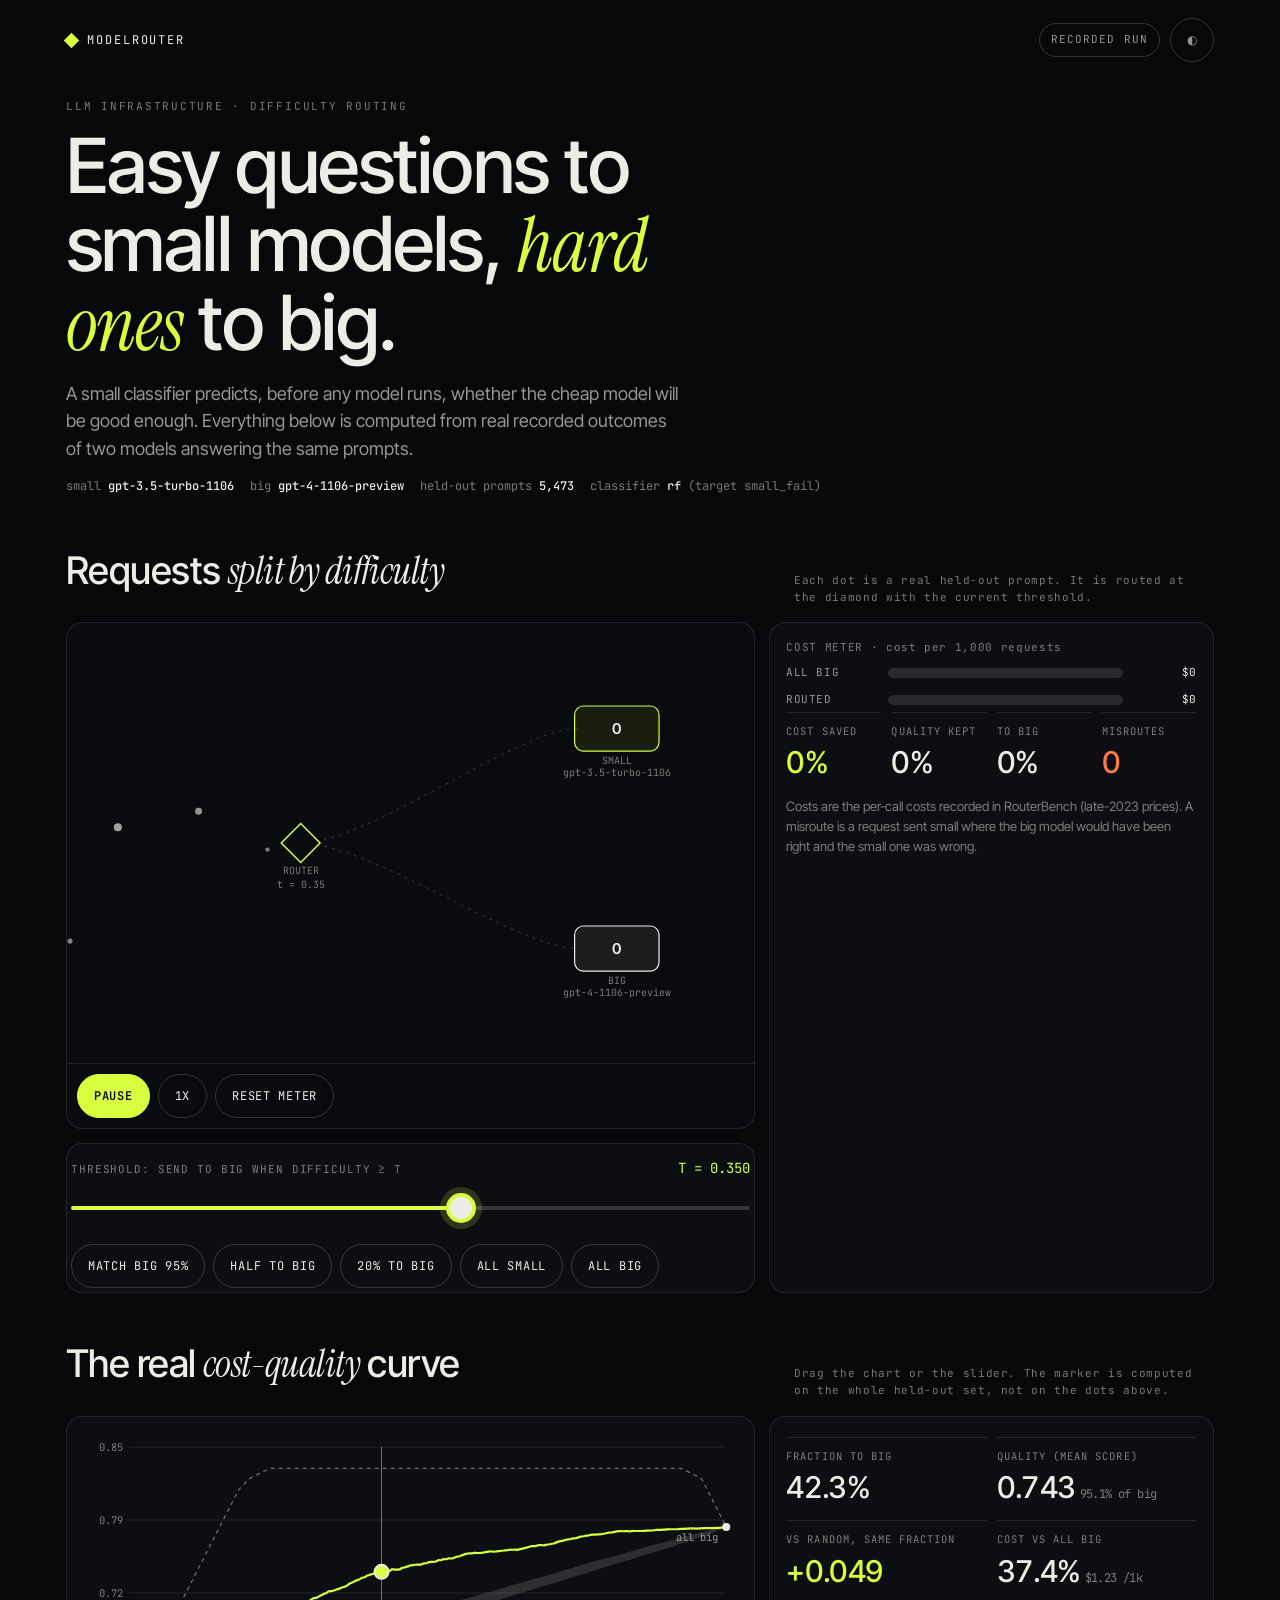
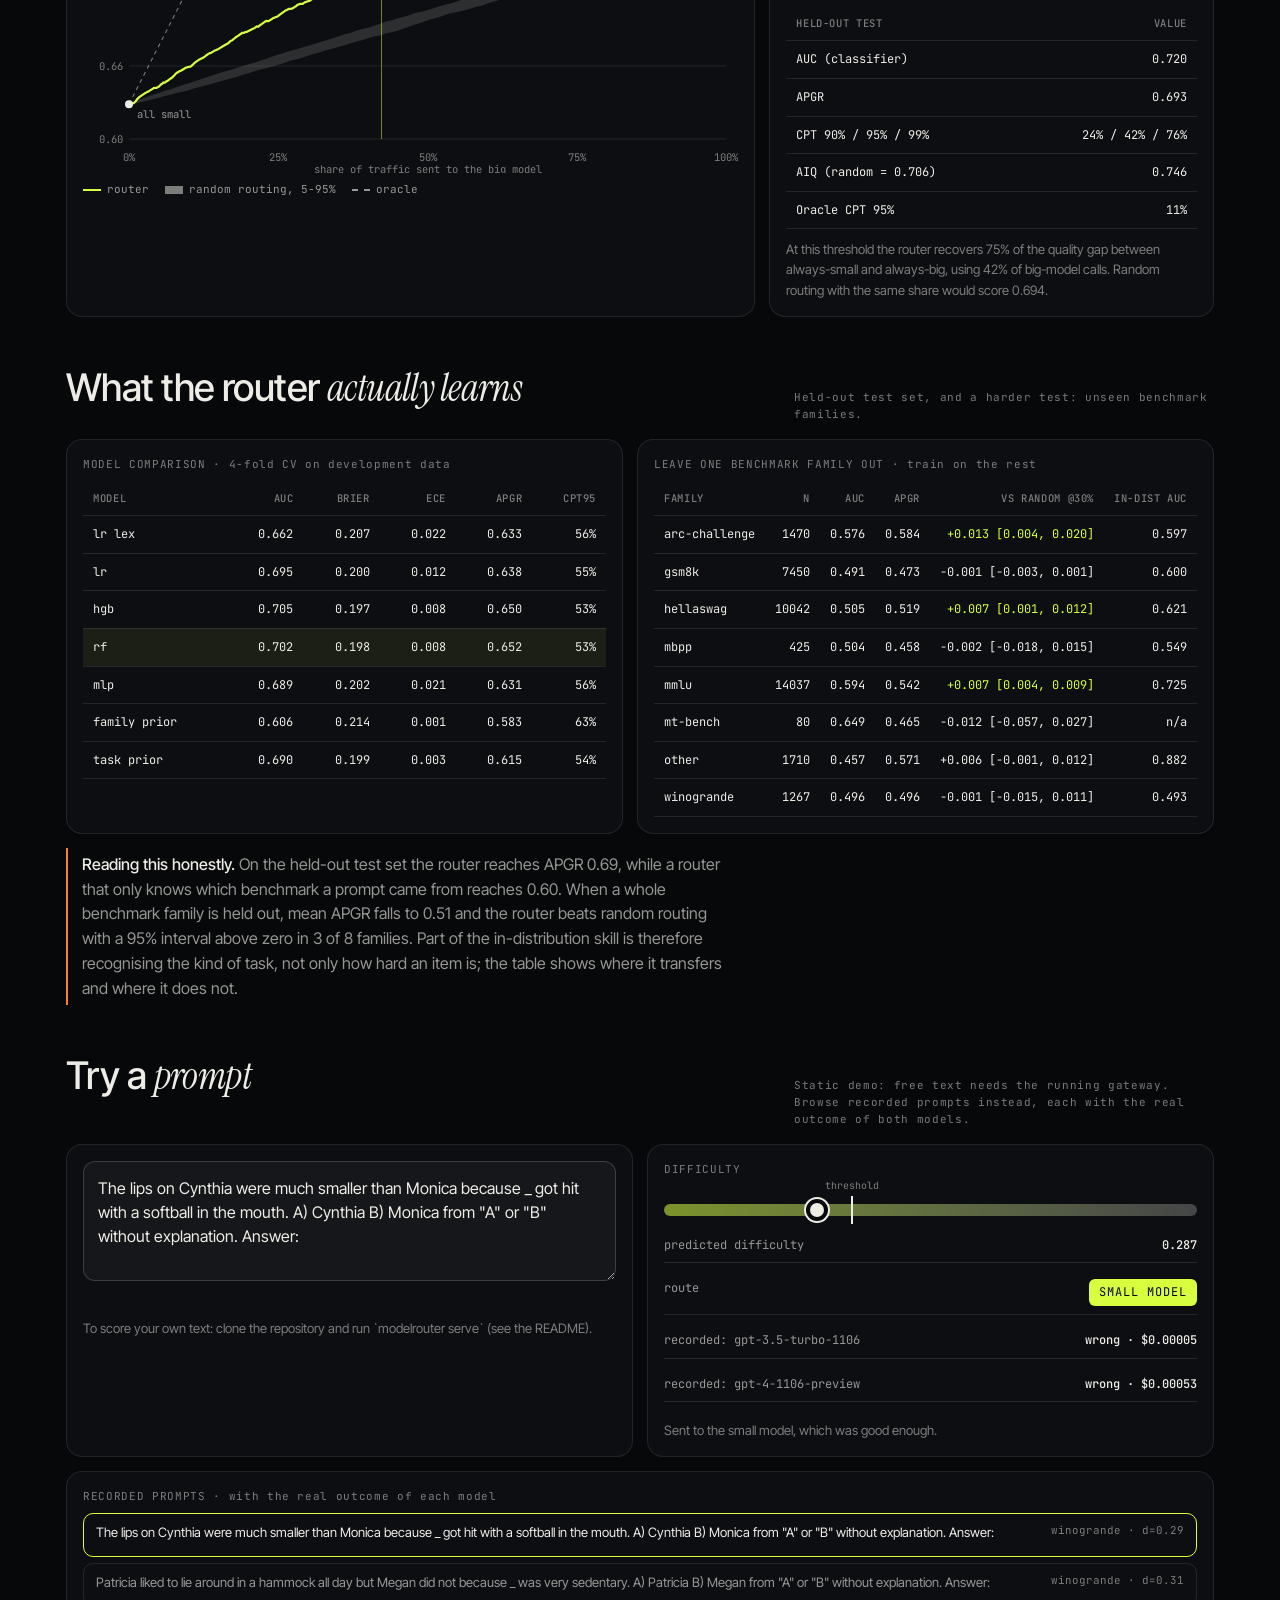
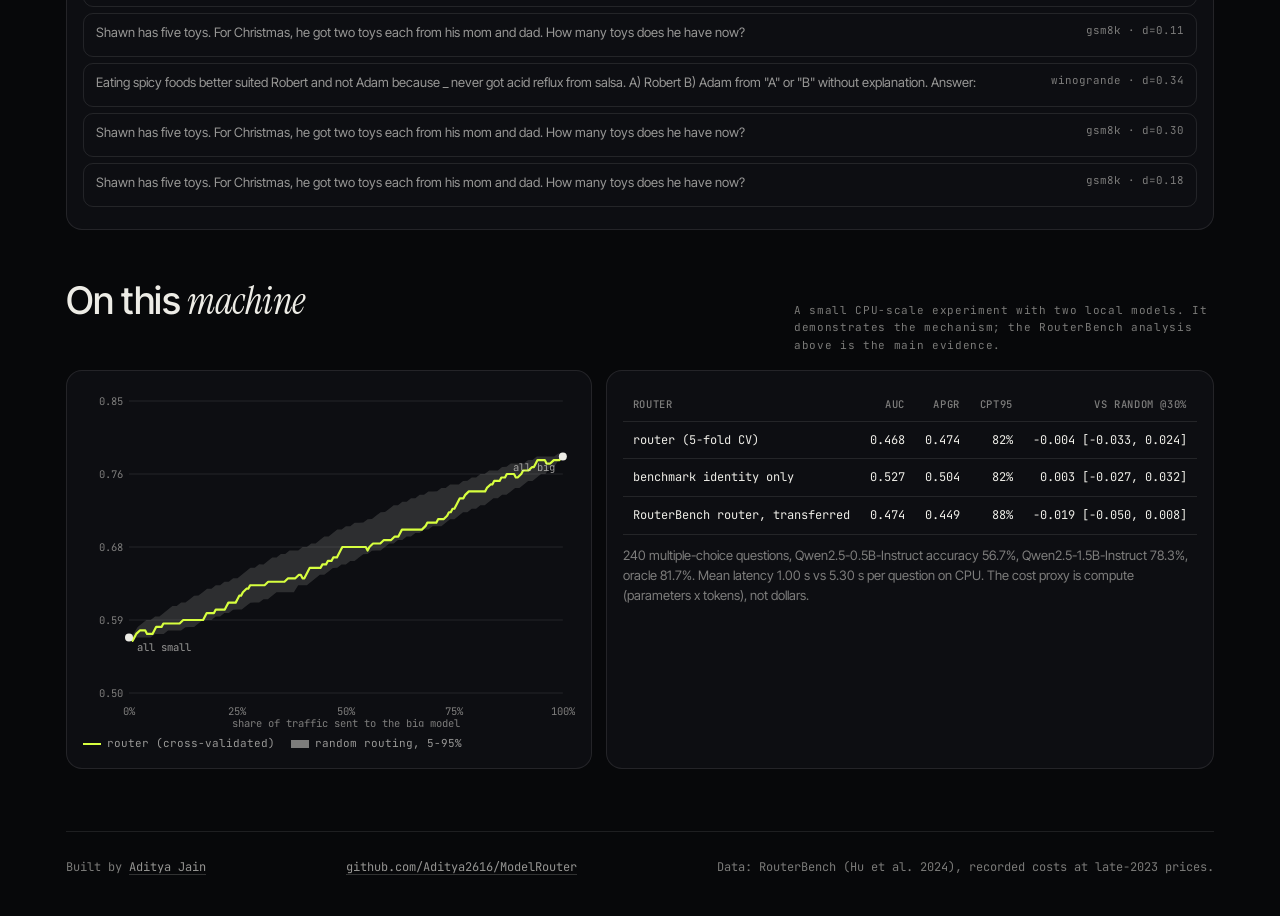
==== docs/index.html @ 1682dc29 "Move design notes under docs/notes, add static demo build and screenshots" ====
<!doctype html>
<html lang="en" data-theme="dark">
<head>
<meta charset="utf-8">
<meta name="viewport" content="width=device-width, initial-scale=1, viewport-fit=cover">
<title>ModelRouter</title>
<meta name="mr-mode" content="static">
<meta name="description" content="A difficulty classifier that sends easy requests to a small model and hard ones to a big model, with a real cost-quality curve.">
<link rel="icon" href="data:image/svg+xml,%3Csvg xmlns='http://www.w3.org/2000/svg' viewBox='0 0 32 32'%3E%3Crect width='32' height='32' rx='7' fill='%2307080a'/%3E%3Cpath d='M16 6l10 10-10 10L6 16z' fill='%23d7ff3f'/%3E%3C/svg%3E">
<link rel="preconnect" href="https://fonts.googleapis.com">
<link rel="preconnect" href="https://fonts.gstatic.com" crossorigin>
<link href="https://fonts.googleapis.com/css2?family=Inter+Tight:wght@400;500;600&family=Instrument+Serif:ital@1&family=JetBrains+Mono:wght@400;500;600&display=swap" rel="stylesheet">
<link rel="stylesheet" href="style.css">
</head>
<body>
<div class="wrap">
  <header class="top">
    <div class="brand"><i></i>ModelRouter</div>
    <div class="top-right">
      <span class="badge" id="mode-badge">loading</span>
      <button class="icon-btn" id="theme-btn" aria-label="Switch colour theme">◐</button>
    </div>
  </header>

  <div class="hero">
    <div class="eyebrow">LLM infrastructure · difficulty routing</div>
    <h1>Easy questions to small models, <em>hard ones</em> to big.</h1>
    <p class="lede">A small classifier predicts, before any model runs, whether the cheap model will be good enough. Everything below is computed from real recorded outcomes of two models answering the same prompts.</p>
    <div class="pairline" id="pairline"></div>
  </div>

  <section id="stream-sec">
    <div class="sec-head">
      <h2>Requests <em>split by difficulty</em></h2>
      <div class="sec-note" id="stream-note">Each dot is a real held-out prompt. It is routed at the diamond with the current threshold.</div>
    </div>
    <div class="grid2">
      <div>
        <div class="stage">
          <canvas id="stream" aria-label="Animation of requests being routed to the small or the big model"></canvas>
          <div class="stage-bar">
            <button class="btn primary" id="play-btn" aria-pressed="true">Pause</button>
            <button class="btn" id="speed-btn">1x</button>
            <button class="btn" id="reset-btn">Reset meter</button>
            <span class="spacer"></span>
            <span class="mono sec-note" id="stream-count"></span>
          </div>
        </div>
        <div class="slider-box panel" style="margin-top:14px">
          <div class="slider-label"><span>Threshold: send to big when difficulty &ge; t</span><output id="thr-out">0.50</output></div>
          <input id="thr" type="range" min="0" max="1000" value="500" aria-label="Routing threshold">
          <div class="presets">
            <button class="btn" data-preset="cpt95">Match big 95%</button>
            <button class="btn" data-preset="0.5">Half to big</button>
            <button class="btn" data-preset="0.2">20% to big</button>
            <button class="btn" data-preset="0">All small</button>
            <button class="btn" data-preset="1">All big</button>
          </div>
        </div>
      </div>
      <div class="panel">
        <div class="meter" aria-live="polite">
          <div class="sec-note" style="margin-bottom:-2px">COST METER · cost per 1,000 requests</div>
          <div class="bar-row"><span>All big</span><div class="bar ref"><i id="bar-big"></i></div><span class="bar-val" id="val-big">$0</span></div>
          <div class="bar-row"><span>Routed</span><div class="bar"><i id="bar-routed"></i></div><span class="bar-val" id="val-routed">$0</span></div>
        </div>
        <div class="stats">
          <div class="stat"><div class="k">Cost saved</div><div class="v lime" id="st-save">0%</div></div>
          <div class="stat"><div class="k">Quality kept</div><div class="v" id="st-qual">0%</div></div>
          <div class="stat"><div class="k">To big</div><div class="v" id="st-big">0%</div></div>
          <div class="stat"><div class="k">Misroutes</div><div class="v ember" id="st-miss">0</div></div>
        </div>
        <p class="note" id="meter-note">Costs are the per-call costs recorded in RouterBench (late-2023 prices). A misroute is a request sent small where the big model would have been right and the small one was wrong.</p>
      </div>
    </div>
  </section>

  <section id="curve-sec">
    <div class="sec-head">
      <h2>The real <em>cost-quality</em> curve</h2>
      <div class="sec-note">Drag the chart or the slider. The marker is computed on the whole held-out set, not on the dots above.</div>
    </div>
    <div class="grid2">
      <div class="panel">
        <div class="chart-wrap"><canvas id="curve" aria-label="Quality versus fraction of traffic sent to the big model"></canvas></div>
        <div class="legend">
          <span style="--c:var(--lime)">router</span>
          <span class="band" style="--c:var(--bone)">random routing, 5-95%</span>
          <span class="dash" style="--c:var(--mute)">oracle</span>
        </div>
      </div>
      <div class="panel">
        <div class="stats" style="grid-template-columns:1fr 1fr">
          <div class="stat"><div class="k">Fraction to big</div><div class="v" id="c-frac">-</div></div>
          <div class="stat"><div class="k">Quality (mean score)</div><div class="v" id="c-qual">-</div></div>
          <div class="stat"><div class="k">vs random, same fraction</div><div class="v lime" id="c-adv">-</div></div>
          <div class="stat"><div class="k">Cost vs all big</div><div class="v" id="c-cost">-</div></div>
        </div>
        <div class="tablewrap" style="margin-top:12px"><table id="metrics-table"></table></div>
        <p class="note" id="curve-note"></p>
      </div>
    </div>
  </section>

  <section id="honest-sec">
    <div class="sec-head">
      <h2>What the router <em>actually learns</em></h2>
      <div class="sec-note">Held-out test set, and a harder test: unseen benchmark families.</div>
    </div>
    <div class="grid2 even">
      <div class="panel"><div class="sec-note" style="margin-bottom:8px">MODEL COMPARISON · 4-fold CV on development data</div><div class="tablewrap"><table id="cv-table"></table></div></div>
      <div class="panel"><div class="sec-note" style="margin-bottom:8px">LEAVE ONE BENCHMARK FAMILY OUT · train on the rest</div><div class="tablewrap"><table id="lofo-table"></table></div></div>
    </div>
    <p class="finding" id="finding"></p>
  </section>

  <section id="play-sec">
    <div class="sec-head">
      <h2>Try a <em>prompt</em></h2>
      <div class="sec-note" id="play-note"></div>
    </div>
    <div class="grid2 even">
      <div class="panel">
        <textarea id="prompt" aria-label="Prompt to route" placeholder="Type a prompt, for example: What is the capital of France?"></textarea>
        <div class="chips" id="chips"></div>
        <div style="display:flex;gap:8px;flex-wrap:wrap">
          <button class="btn primary" id="score-btn">Score difficulty</button>
          <button class="btn" id="run-btn">Run through gateway</button>
        </div>
        <p class="note" id="play-help"></p>
      </div>
      <div class="panel" id="play-out" aria-live="polite">
        <div class="sec-note">DIFFICULTY</div>
        <div class="gauge" id="gauge"><span class="thr" id="gauge-thr"></span><span class="dot" id="gauge-dot"></span></div>
        <div class="route-out" id="route-out"><p class="note">Pick a prompt to see its predicted difficulty and where it would be routed.</p></div>
      </div>
    </div>
    <div class="panel" id="items-panel" style="margin-top:14px" hidden>
      <div class="sec-note" style="margin-bottom:8px">RECORDED PROMPTS · with the real outcome of each model</div>
      <div class="item-list" id="item-list"></div>
    </div>
  </section>

  <section id="live-sec">
    <div class="sec-head">
      <h2>On this <em>machine</em></h2>
      <div class="sec-note">A small CPU-scale experiment with two local models. It demonstrates the mechanism; the RouterBench analysis above is the main evidence.</div>
    </div>
    <div class="grid2 even">
      <div class="panel"><div class="chart-wrap"><canvas id="live-curve" aria-label="Local experiment: quality versus fraction to the larger local model"></canvas></div>
        <div class="legend"><span style="--c:var(--lime)">router (cross-validated)</span><span class="band" style="--c:var(--bone)">random routing, 5-95%</span></div></div>
      <div class="panel"><div class="tablewrap"><table id="live-table"></table></div><p class="note" id="live-note"></p></div>
    </div>
  </section>

  <footer>
    <span>Built by <a href="https://adityajain16.vercel.app">Aditya Jain</a></span>
    <span><a href="https://github.com/Aditya2616/ModelRouter">github.com/Aditya2616/ModelRouter</a></span>
    <span id="foot-data"></span>
  </footer>
</div>
<script type="module" src="app.js"></script>
</body>
</html>
---- docs/style.css ----
/* ModelRouter UI. Tokens follow the portfolio: void, bone, lime (one accent), ember (warnings only). */
:root {
  --void: #07080a;
  --panel: #0d0e12;
  --bone: #edece6;
  --mute: rgba(237, 236, 230, .62);
  --dim: rgba(237, 236, 230, .5);
  --line: rgba(237, 236, 230, .1);
  --line-2: rgba(237, 236, 230, .18);
  --lime: #d7ff3f;
  --ember: #ff7a3d;
  --on-lime: #07080a;
  --sans: "Inter Tight", system-ui, -apple-system, "Segoe UI", sans-serif;
  --serif: "Instrument Serif", Georgia, serif;
  --mono: "JetBrains Mono", ui-monospace, Consolas, monospace;
  --ease: cubic-bezier(.19, 1, .22, 1);
  --glass: rgba(18, 19, 25, .62);
  --canvas-bg: #0a0b0e;
  --gutter: 16px;
  color-scheme: dark;
}
:root[data-theme="light"] {
  --void: #f4f3ee; --panel: #fbfaf6; --bone: #14151a; --mute: rgba(20, 21, 26, .68); --dim: rgba(20, 21, 26, .55);
  --line: rgba(20, 21, 26, .12); --line-2: rgba(20, 21, 26, .22); --lime: #6a8a00; --ember: #c2410c; --on-lime: #f4f3ee;
  --glass: rgba(255, 255, 255, .7); --canvas-bg: #efeee8; color-scheme: light;
}
*, *::before, *::after { box-sizing: border-box; margin: 0; padding: 0; }
html { -webkit-text-size-adjust: 100%; text-size-adjust: 100%; background: var(--void); scroll-behavior: smooth; }
body { background: var(--void); color: var(--bone); font-family: var(--sans); font-size: 16px; line-height: 1.55;
  -webkit-font-smoothing: antialiased; overflow-x: hidden; }
a { color: inherit; } button { font: inherit; color: inherit; background: none; border: 0; cursor: pointer; -webkit-tap-highlight-color: transparent; }
:focus-visible { outline: 2px solid var(--lime); outline-offset: 3px; border-radius: 4px; }
.mono { font-family: var(--mono); } .serif { font-family: var(--serif); font-style: italic; font-weight: 400; }
.wrap { max-width: 1180px; margin: 0 auto; padding: 0 var(--gutter); }

/* header */
header.top { display: flex; align-items: center; justify-content: space-between; gap: 12px; padding: 18px 0 8px; }
.brand { font-family: var(--mono); font-size: 12px; letter-spacing: .16em; text-transform: uppercase; display: flex; align-items: center; gap: 10px; }
.brand i { width: 11px; height: 11px; background: var(--lime); transform: rotate(45deg); display: inline-block; }
.top-right { display: flex; align-items: center; gap: 10px; }
.badge { font-family: var(--mono); font-size: 11px; letter-spacing: .1em; text-transform: uppercase; padding: 7px 11px; border: 1px solid var(--line-2); border-radius: 999px; color: var(--mute); white-space: nowrap; }
.badge.live { color: var(--lime); border-color: color-mix(in srgb, var(--lime) 55%, transparent); }
.icon-btn { width: 44px; height: 44px; border: 1px solid var(--line-2); border-radius: 50%; display: grid; place-items: center; color: var(--mute); font-family: var(--mono); font-size: 12px; }

/* hero */
.hero { padding: 28px 0 10px; }
.eyebrow { font-family: var(--mono); font-size: 11px; letter-spacing: .16em; text-transform: uppercase; color: var(--dim); }
h1 { font-family: var(--sans); font-weight: 500; letter-spacing: -.02em; font-size: clamp(34px, 7.4vw, 76px); line-height: 1.02; margin: 12px 0 16px; max-width: 14ch; }
h1 em { font-family: var(--serif); font-style: italic; font-weight: 400; color: var(--lime); letter-spacing: -.01em; }
.lede { color: var(--mute); max-width: 62ch; font-size: clamp(15px, 2.1vw, 18px); }
.pairline { margin-top: 14px; font-family: var(--mono); font-size: 12px; color: var(--dim); display: flex; flex-wrap: wrap; gap: 6px 16px; }
.pairline b { color: var(--bone); font-weight: 500; }

/* sections */
section { padding: 44px 0 6px; }
.sec-head { display: flex; align-items: baseline; justify-content: space-between; gap: 12px; flex-wrap: wrap; margin-bottom: 16px; }
h2 { font-weight: 500; letter-spacing: -.015em; font-size: clamp(24px, 4.4vw, 38px); line-height: 1.1; }
h2 em { font-family: var(--serif); font-style: italic; font-weight: 400; }
.sec-note { color: var(--dim); font-family: var(--mono); font-size: 11px; letter-spacing: .06em; max-width: 60ch; }
.panel { background: var(--glass); border: 1px solid var(--line); border-radius: 16px; padding: 16px; }
.grid2 { display: grid; gap: 14px; grid-template-columns: 1fr; }
@media (min-width: 900px) { .grid2 { grid-template-columns: 1.55fr 1fr; } .grid2.even { grid-template-columns: 1fr 1fr; } }

/* stream */
.stage { position: relative; border: 1px solid var(--line); border-radius: 16px; background: var(--canvas-bg); overflow: hidden; }
.stage canvas { display: block; width: 100%; height: clamp(300px, 52vw, 440px); touch-action: pan-y; }
.stage-bar { display: flex; flex-wrap: wrap; align-items: center; gap: 8px; padding: 10px; border-top: 1px solid var(--line); }
.btn { min-height: 44px; min-width: 44px; padding: 0 16px; border: 1px solid var(--line-2); border-radius: 999px; font-family: var(--mono); font-size: 12px; letter-spacing: .06em; text-transform: uppercase; color: var(--bone); transition: background .2s var(--ease), border-color .2s var(--ease); }
.btn:hover { border-color: var(--lime); }
.btn.primary { background: var(--lime); color: var(--on-lime); border-color: var(--lime); font-weight: 600; }
.btn[aria-pressed="true"] { border-color: var(--lime); color: var(--lime); }
.btn.primary[aria-pressed="true"] { color: var(--on-lime); }
.btn:disabled { opacity: .45; cursor: not-allowed; }
.spacer { flex: 1; }

/* meter */
.meter { display: grid; gap: 10px; }
.bar-row { display: grid; grid-template-columns: 92px 1fr auto; gap: 10px; align-items: center; font-family: var(--mono); font-size: 11px; letter-spacing: .05em; color: var(--mute); text-transform: uppercase; }
.bar { height: 10px; background: color-mix(in srgb, var(--bone) 12%, transparent); border-radius: 6px; overflow: hidden; }
.bar > i { display: block; height: 100%; width: 0; background: var(--lime); border-radius: 6px; transform-origin: left; transition: width .35s var(--ease); }
.bar.ref > i { background: color-mix(in srgb, var(--bone) 70%, transparent); }
.bar-val { color: var(--bone); min-width: 64px; text-align: right; }
.stats { display: grid; grid-template-columns: repeat(2, 1fr); gap: 10px; margin-top: 4px; }
@media (min-width: 560px) { .stats { grid-template-columns: repeat(4, 1fr); } }
.stat { border-top: 1px solid var(--line); padding-top: 10px; }
.stat .k { font-family: var(--mono); font-size: 10.5px; letter-spacing: .1em; text-transform: uppercase; color: var(--dim); }
.stat .v { font-size: clamp(22px, 5vw, 30px); font-weight: 500; letter-spacing: -.02em; font-variant-numeric: tabular-nums; }
.stat .v small { font-family: var(--mono); font-size: 12px; color: var(--dim); font-weight: 400; margin-left: 4px; }
.stat .v.lime { color: var(--lime); }
.stat .v.ember { color: var(--ember); }

/* slider */
.slider-box { padding: 14px 4px 4px; }
.slider-label { display: flex; justify-content: space-between; align-items: baseline; gap: 10px; font-family: var(--mono); font-size: 11px; letter-spacing: .08em; text-transform: uppercase; color: var(--dim); margin-bottom: 4px; }
.slider-label output { color: var(--lime); font-size: 14px; letter-spacing: 0; }
input[type=range] { -webkit-appearance: none; appearance: none; width: 100%; height: 48px; background: transparent; touch-action: pan-y; cursor: pointer; }
input[type=range]::-webkit-slider-runnable-track { height: 4px; background: linear-gradient(90deg, var(--lime) var(--fill, 50%), var(--line-2) var(--fill, 50%)); border-radius: 4px; }
input[type=range]::-moz-range-track { height: 4px; background: var(--line-2); border-radius: 4px; }
input[type=range]::-moz-range-progress { height: 4px; background: var(--lime); border-radius: 4px; }
input[type=range]::-webkit-slider-thumb { -webkit-appearance: none; width: 30px; height: 30px; margin-top: -13px; border-radius: 50%; background: var(--bone); border: 4px solid var(--lime); box-shadow: 0 0 0 6px color-mix(in srgb, var(--lime) 16%, transparent); }
input[type=range]::-moz-range-thumb { width: 22px; height: 22px; border-radius: 50%; background: var(--bone); border: 4px solid var(--lime); }
.presets { display: flex; flex-wrap: wrap; gap: 8px; margin-top: 6px; }
.chart-wrap { position: relative; }
.chart-wrap canvas { display: block; width: 100%; height: clamp(240px, 46vw, 340px); touch-action: pan-y; cursor: ew-resize; }
.legend { display: flex; flex-wrap: wrap; gap: 6px 16px; font-family: var(--mono); font-size: 11px; color: var(--mute); margin-top: 8px; }
.legend span::before { content: ""; display: inline-block; width: 18px; height: 0; border-top: 2px solid var(--c, var(--bone)); margin-right: 6px; vertical-align: middle; }
.legend .dash::before { border-top-style: dashed; }
.legend .band::before { height: 8px; border: 0; background: var(--c); opacity: .5; }

/* tables */
.tablewrap { overflow-x: auto; -webkit-overflow-scrolling: touch; }
table { border-collapse: collapse; width: 100%; font-family: var(--mono); font-size: 12px; }
th, td { text-align: right; padding: 9px 10px; border-bottom: 1px solid var(--line); white-space: nowrap; }
th:first-child, td:first-child { text-align: left; }
th { color: var(--dim); font-weight: 500; letter-spacing: .06em; text-transform: uppercase; font-size: 10.5px; }
td.good { color: var(--lime); } td.bad { color: var(--ember); }
tr.sel td { color: var(--bone); background: color-mix(in srgb, var(--lime) 7%, transparent); }
.finding { border-left: 2px solid var(--ember); padding: 4px 0 4px 14px; color: var(--mute); max-width: 74ch; margin: 14px 0 0; }
.finding b { color: var(--bone); font-weight: 500; }

/* playground */
textarea { width: 100%; min-height: 120px; resize: vertical; background: color-mix(in srgb, var(--bone) 4%, transparent); color: var(--bone); border: 1px solid var(--line-2); border-radius: 12px; padding: 14px; font: 16px/1.5 var(--sans); }
textarea:focus { outline: none; border-color: var(--lime); }
.chips { display: flex; flex-wrap: wrap; gap: 8px; margin: 10px 0; }
.chip { min-height: 44px; padding: 8px 14px; border: 1px solid var(--line-2); border-radius: 999px; font-size: 14px; color: var(--mute); text-align: left; }
.chip:hover { border-color: var(--lime); color: var(--bone); }
.gauge { position: relative; height: 12px; border-radius: 8px; background: linear-gradient(90deg, color-mix(in srgb, var(--lime) 55%, transparent), color-mix(in srgb, var(--bone) 25%, transparent)); margin: 26px 0 8px; }
.gauge .thr { position: absolute; top: -8px; bottom: -8px; width: 2px; background: var(--bone); }
.gauge .thr::after { content: "threshold"; position: absolute; top: -17px; left: 50%; transform: translateX(-50%); font: 10px var(--mono); color: var(--dim); }
.gauge .dot { position: absolute; top: 50%; width: 22px; height: 22px; margin: -11px 0 0 -11px; border-radius: 50%; background: var(--bone); border: 4px solid var(--void); box-shadow: 0 0 0 2px var(--bone); transition: left .6s var(--ease); left: 0; }
.route-out { display: grid; gap: 8px; margin-top: 12px; }
.route-line { display: flex; justify-content: space-between; gap: 12px; flex-wrap: wrap; font-family: var(--mono); font-size: 12px; color: var(--mute); border-bottom: 1px solid var(--line); padding: 8px 0; }
.route-line b { color: var(--bone); font-weight: 500; }
.tier-tag { display: inline-block; padding: 4px 10px; border-radius: 6px; font-family: var(--mono); font-size: 12px; letter-spacing: .08em; text-transform: uppercase; }
.tier-tag.small { background: var(--lime); color: var(--on-lime); } .tier-tag.big { background: var(--bone); color: var(--void); }
.answer { white-space: pre-wrap; background: color-mix(in srgb, var(--bone) 5%, transparent); border-radius: 10px; padding: 12px; font-size: 14px; margin-top: 8px; }
.note { color: var(--dim); font-size: 13px; margin-top: 10px; }
.note.ember { color: var(--ember); }
.item-list { max-height: 300px; overflow: auto; display: grid; gap: 6px; }
.item { display: grid; grid-template-columns: 1fr auto; gap: 10px; text-align: left; min-height: 44px; padding: 8px 12px; border: 1px solid var(--line); border-radius: 10px; font-size: 13px; color: var(--mute); }
.item small { font-family: var(--mono); color: var(--dim); }
.item:hover, .item[aria-pressed="true"] { border-color: var(--lime); color: var(--bone); }

footer { margin-top: 56px; padding: 26px 0 40px; border-top: 1px solid var(--line); font-family: var(--mono); font-size: 12px; color: var(--dim); display: flex; flex-wrap: wrap; gap: 8px 22px; justify-content: space-between; }
footer a { color: var(--mute); text-decoration: underline; text-decoration-color: var(--line-2); text-underline-offset: 3px; }
.sr { position: absolute; width: 1px; height: 1px; overflow: hidden; clip: rect(0 0 0 0); }
@media (prefers-reduced-motion: reduce) { * { transition: none !important; scroll-behavior: auto !important; } }
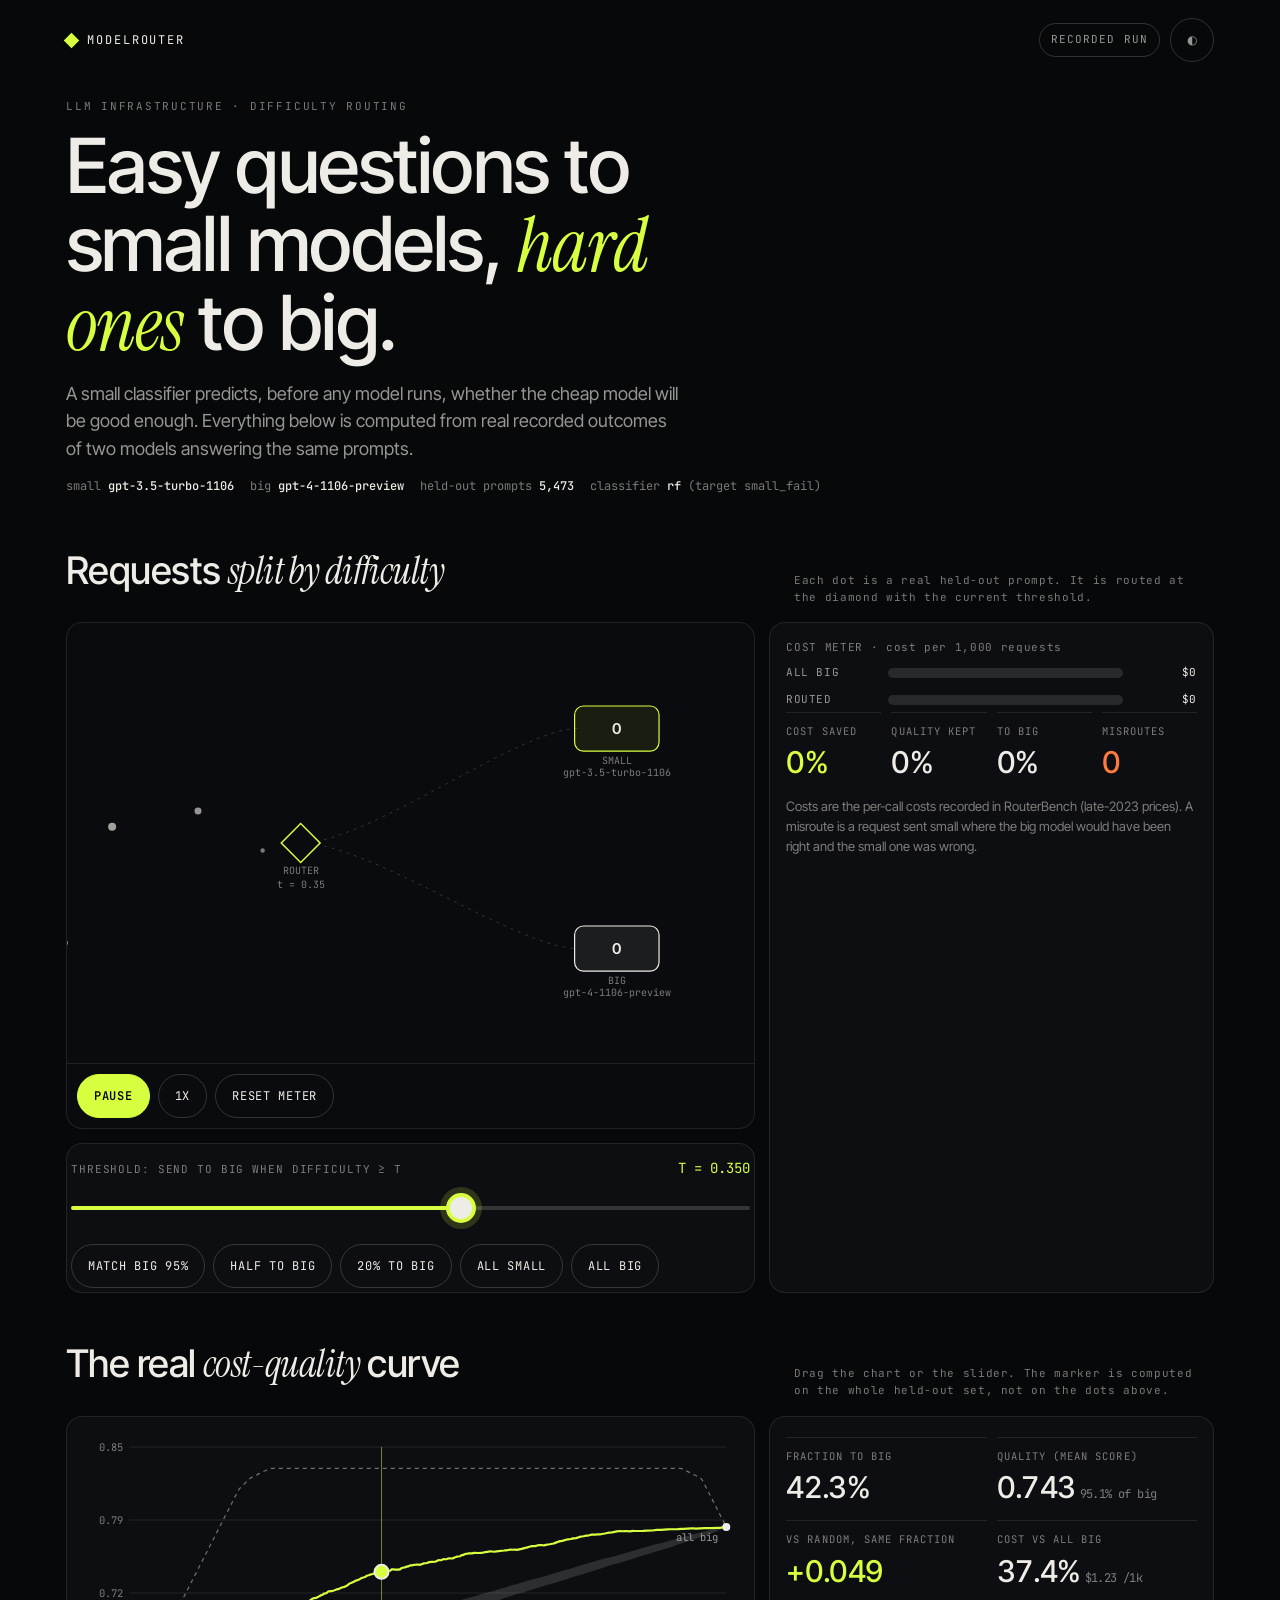
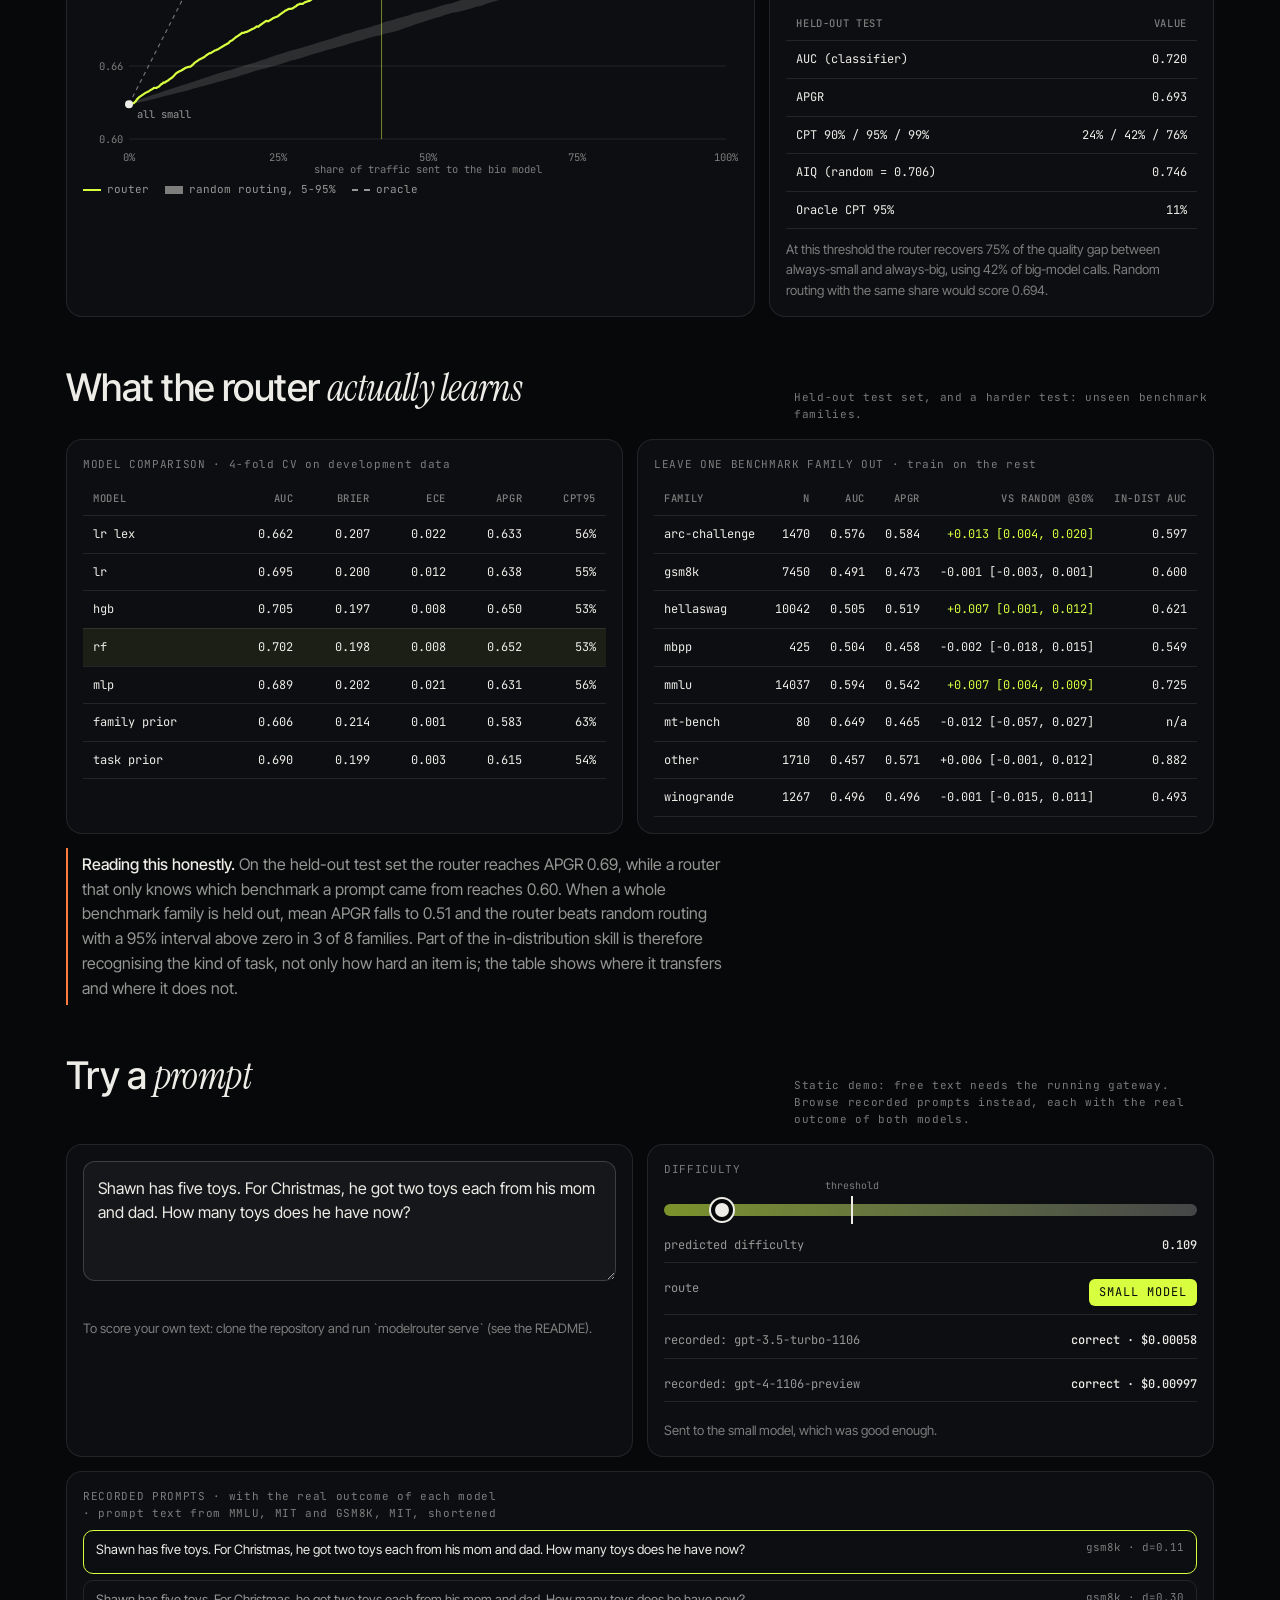
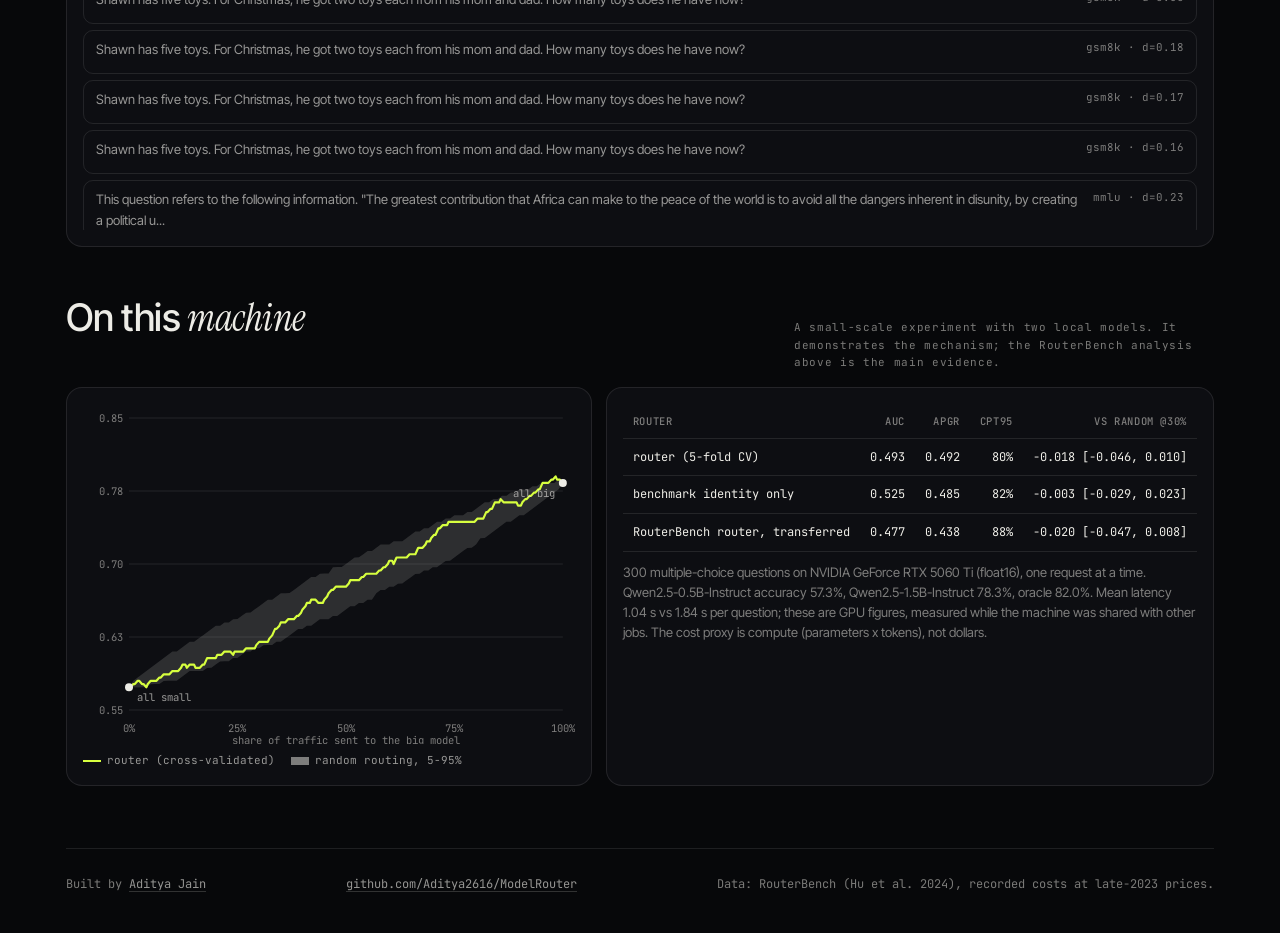
==== commit fe72d281: "Run the live experiment on the GPU at 300 questions, add the numbers check, remove built-in vendor m" ====
--- a/docs/index.html
+++ b/docs/index.html
@@ -144,7 +144,7 @@
   <section id="live-sec">
     <div class="sec-head">
       <h2>On this <em>machine</em></h2>
-      <div class="sec-note">A small CPU-scale experiment with two local models. It demonstrates the mechanism; the RouterBench analysis above is the main evidence.</div>
+      <div class="sec-note">A small-scale experiment with two local models. It demonstrates the mechanism; the RouterBench analysis above is the main evidence.</div>
     </div>
     <div class="grid2 even">
       <div class="panel"><div class="chart-wrap"><canvas id="live-curve" aria-label="Local experiment: quality versus fraction to the larger local model"></canvas></div>
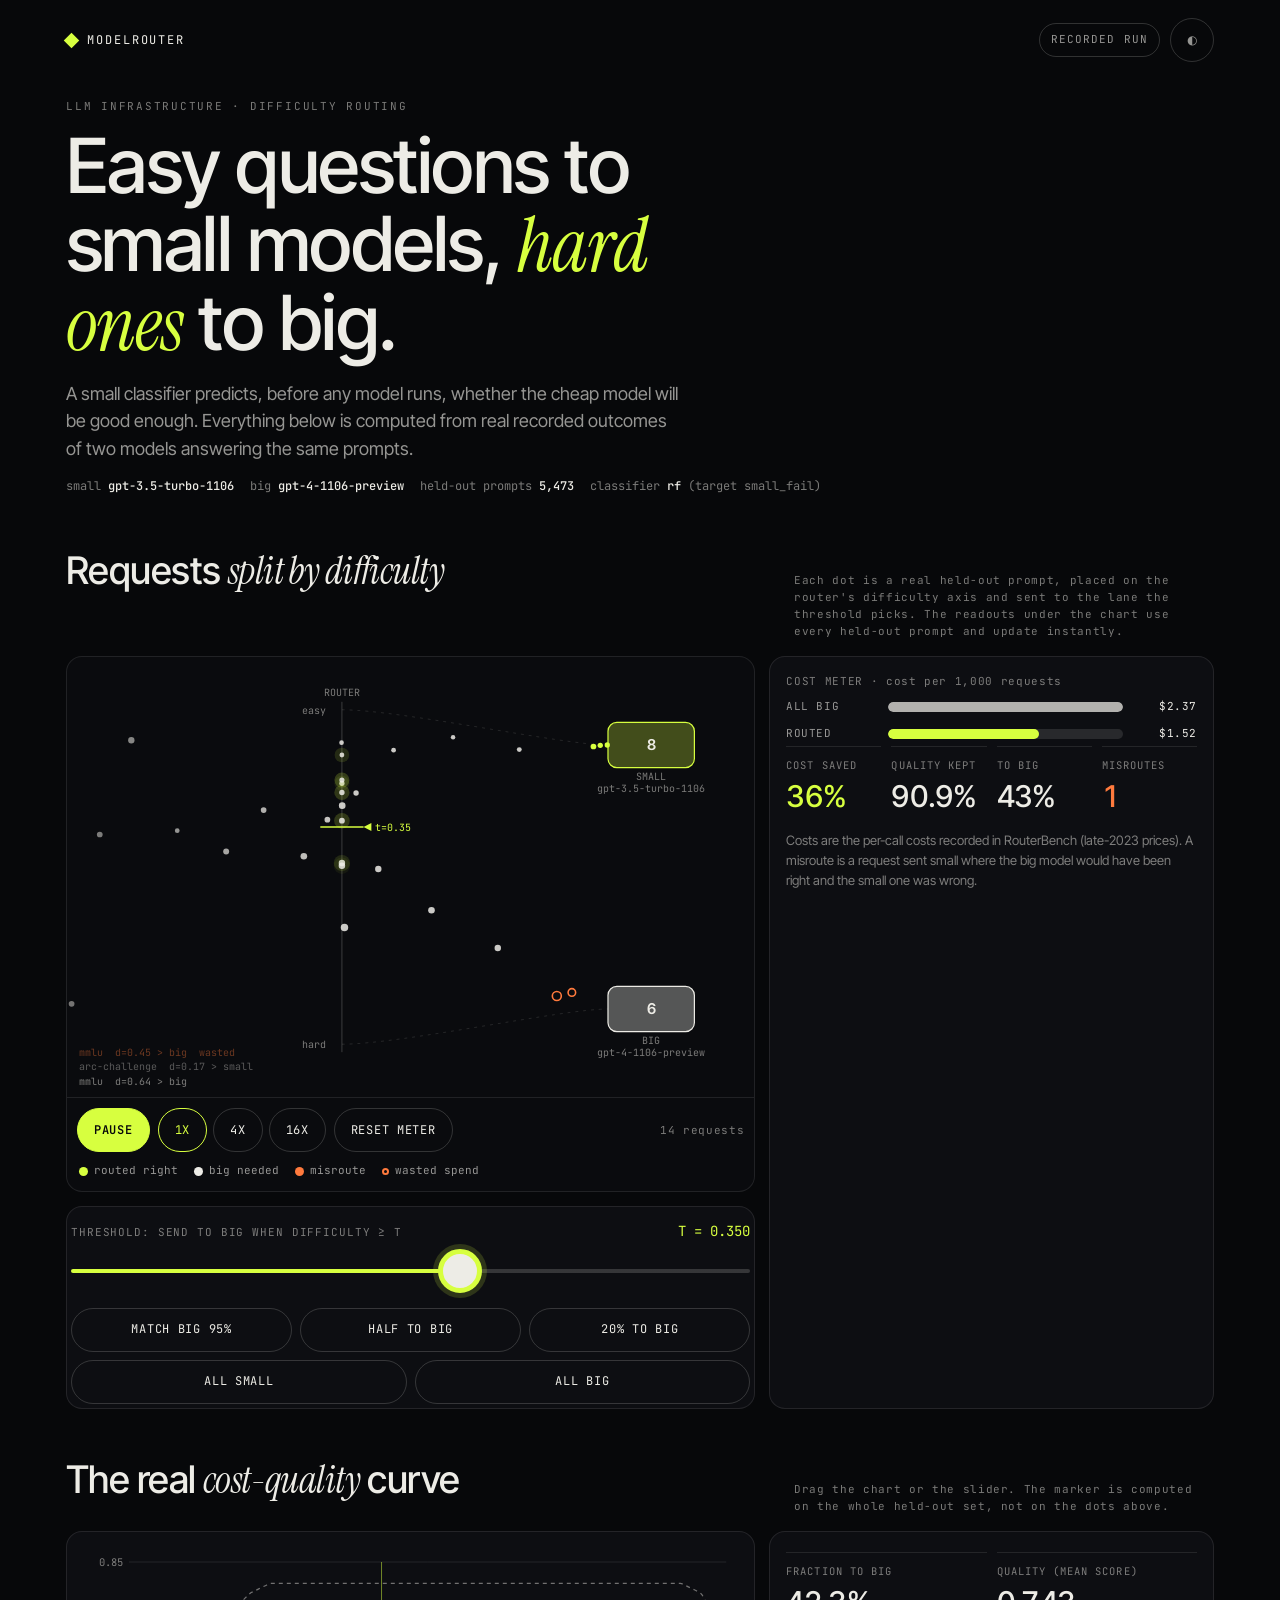
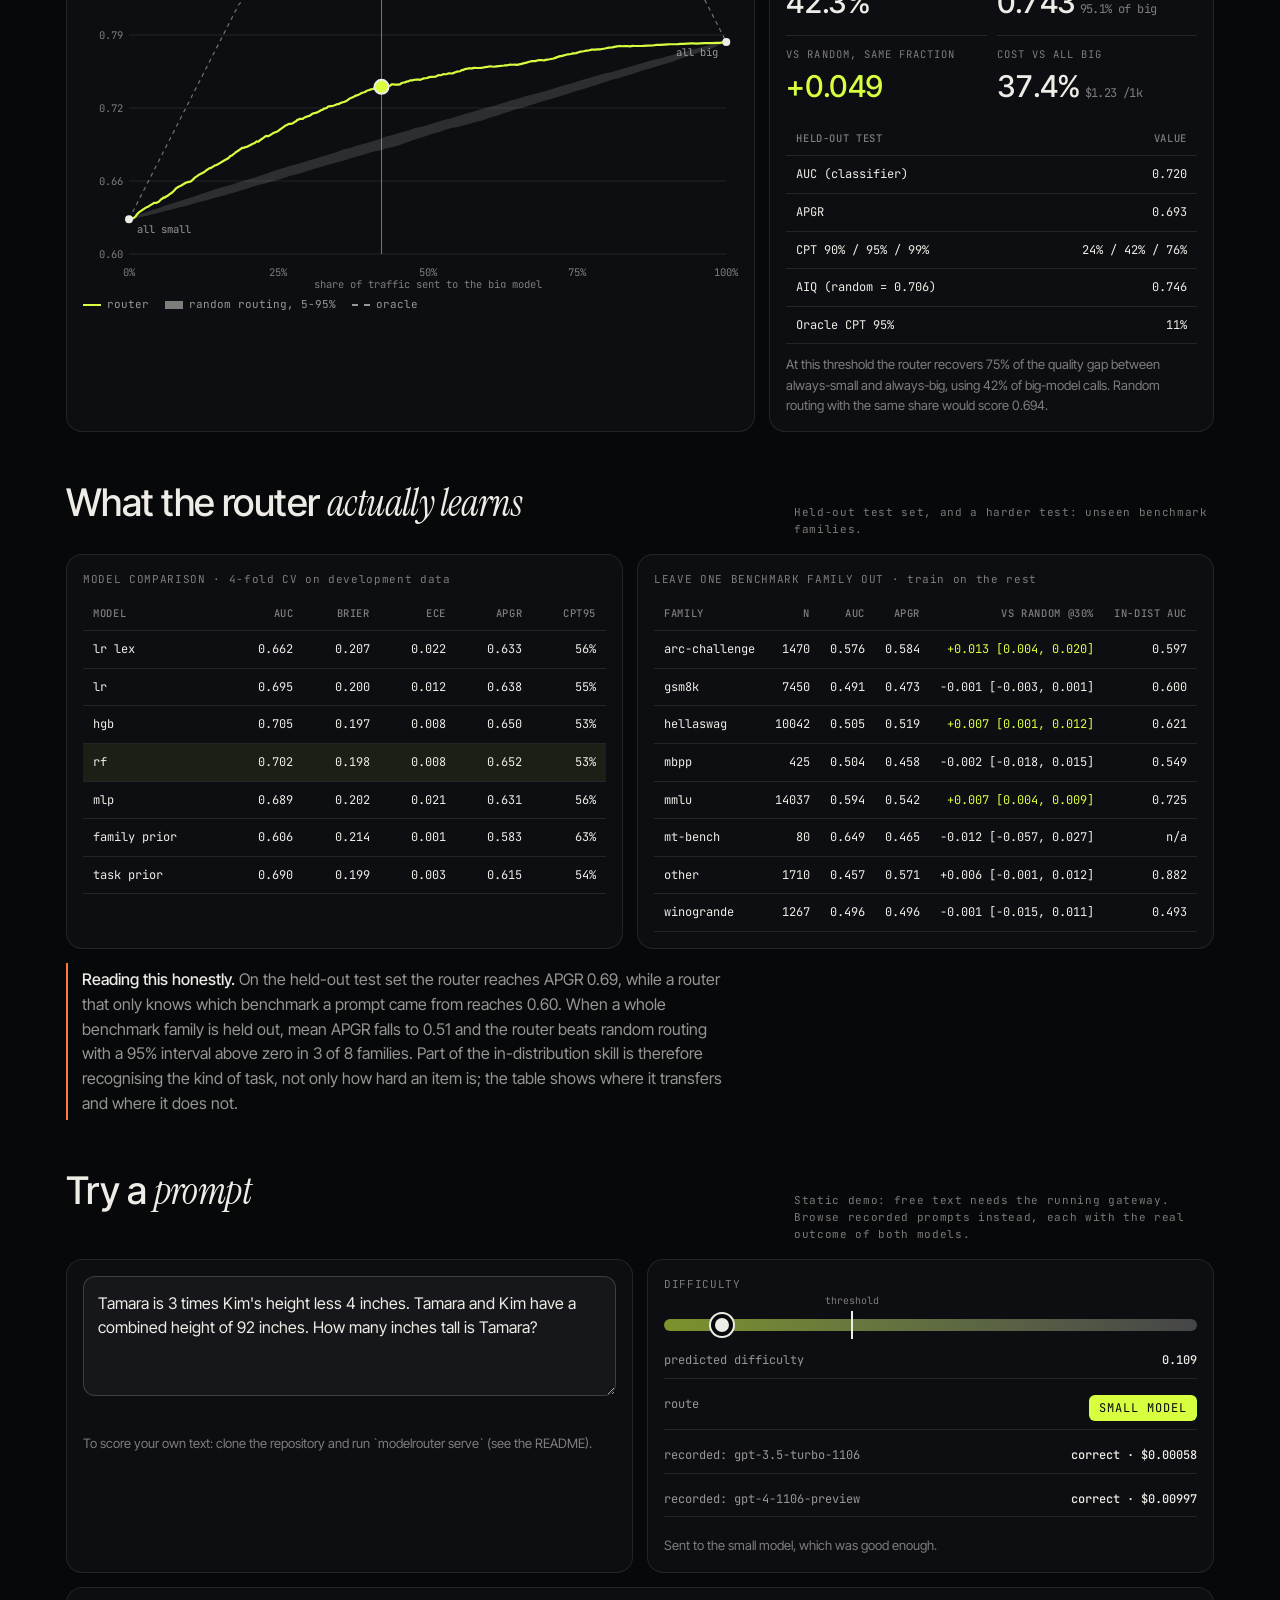
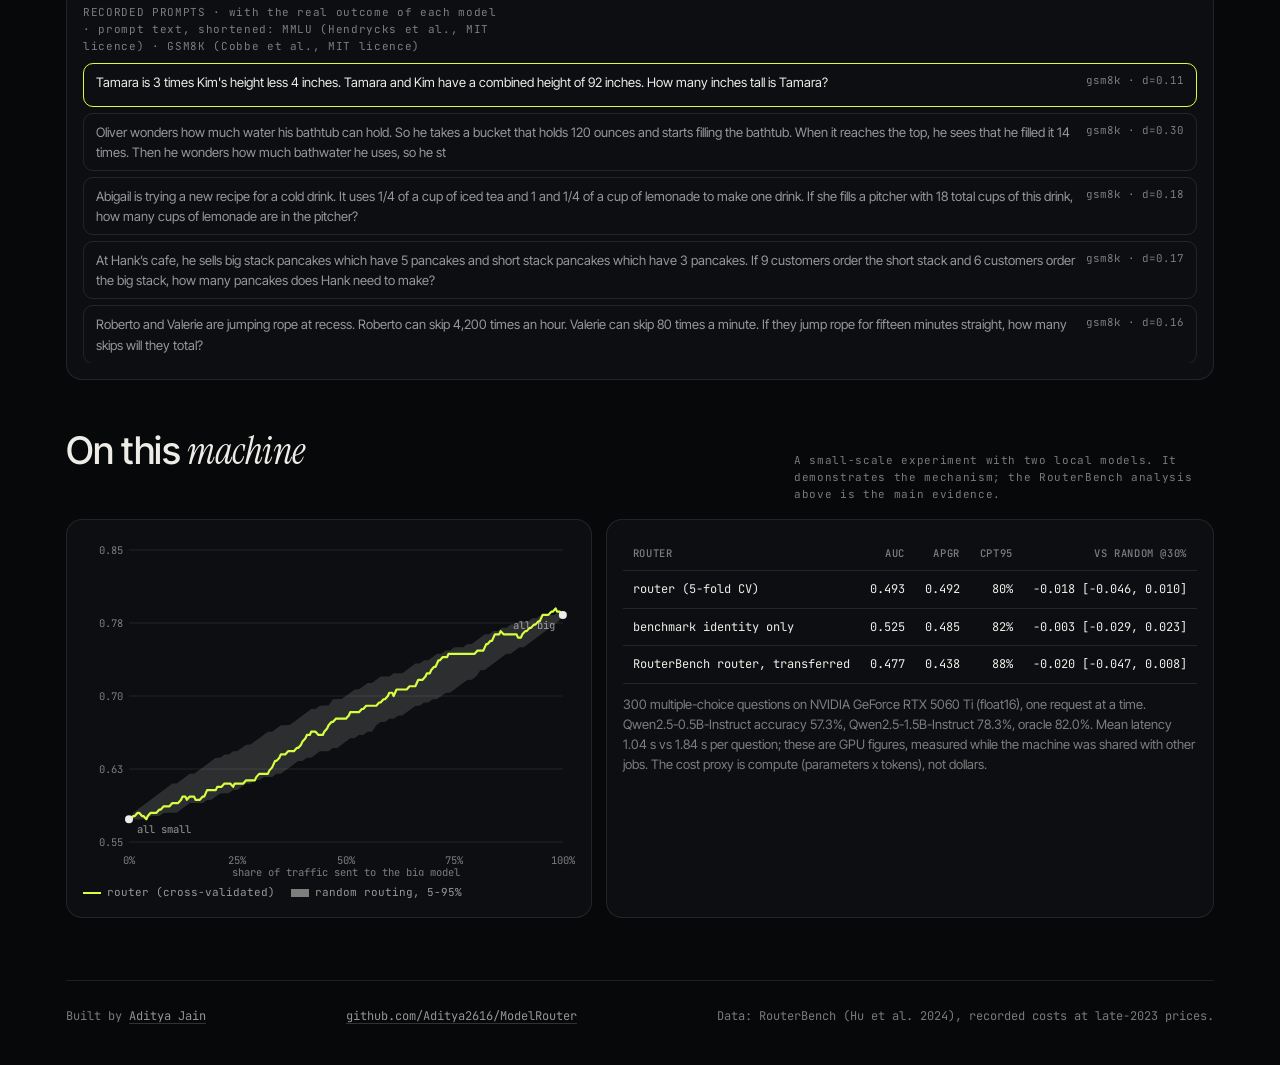
==== commit a43e4ad6: "Rebuild the stream as a continuous flow with outcome colours, fix the GSM8K prompt snippet, add the " ====
--- a/docs/index.html
+++ b/docs/index.html
@@ -32,7 +32,7 @@
   <section id="stream-sec">
     <div class="sec-head">
       <h2>Requests <em>split by difficulty</em></h2>
-      <div class="sec-note" id="stream-note">Each dot is a real held-out prompt. It is routed at the diamond with the current threshold.</div>
+      <div class="sec-note" id="stream-note">Each dot is a real held-out prompt, placed on the router's difficulty axis and sent to the lane the threshold picks. The readouts under the chart use every held-out prompt and update instantly.</div>
     </div>
     <div class="grid2">
       <div>
@@ -40,10 +40,16 @@
           <canvas id="stream" aria-label="Animation of requests being routed to the small or the big model"></canvas>
           <div class="stage-bar">
             <button class="btn primary" id="play-btn" aria-pressed="true">Pause</button>
-            <button class="btn" id="speed-btn">1x</button>
+            <span class="seg" role="group" aria-label="Stream speed"><button class="btn" data-speed="1" aria-pressed="true">1x</button><button class="btn" data-speed="4" aria-pressed="false">4x</button><button class="btn" data-speed="16" aria-pressed="false">16x</button></span>
             <button class="btn" id="reset-btn">Reset meter</button>
             <span class="spacer"></span>
             <span class="mono sec-note" id="stream-count"></span>
+          </div>
+          <div class="legend stream-legend" aria-label="Dot colours">
+            <span class="dot" style="--c:var(--lime)">routed right</span>
+            <span class="dot" style="--c:var(--bone)">big needed</span>
+            <span class="dot" style="--c:var(--ember)">misroute</span>
+            <span class="ring" style="--c:var(--ember)">wasted spend</span>
           </div>
         </div>
         <div class="slider-box panel" style="margin-top:14px">
--- a/docs/style.css
+++ b/docs/style.css
@@ -97,18 +97,24 @@
 input[type=range]::-webkit-slider-runnable-track { height: 4px; background: linear-gradient(90deg, var(--lime) var(--fill, 50%), var(--line-2) var(--fill, 50%)); border-radius: 4px; }
 input[type=range]::-moz-range-track { height: 4px; background: var(--line-2); border-radius: 4px; }
 input[type=range]::-moz-range-progress { height: 4px; background: var(--lime); border-radius: 4px; }
-input[type=range]::-webkit-slider-thumb { -webkit-appearance: none; width: 30px; height: 30px; margin-top: -13px; border-radius: 50%; background: var(--bone); border: 4px solid var(--lime); box-shadow: 0 0 0 6px color-mix(in srgb, var(--lime) 16%, transparent); }
-input[type=range]::-moz-range-thumb { width: 22px; height: 22px; border-radius: 50%; background: var(--bone); border: 4px solid var(--lime); }
+input[type=range]::-webkit-slider-thumb { -webkit-appearance: none; width: 44px; height: 44px; margin-top: -20px; border-radius: 50%; background: var(--bone); border: 5px solid var(--lime); box-shadow: 0 0 0 5px color-mix(in srgb, var(--lime) 16%, transparent); }
+input[type=range]::-moz-range-thumb { width: 34px; height: 34px; border-radius: 50%; background: var(--bone); border: 5px solid var(--lime); }
 .presets { display: flex; flex-wrap: wrap; gap: 8px; margin-top: 6px; }
+.presets .btn { flex: 1 1 calc(33% - 8px); padding: 0 10px; white-space: nowrap; }
 .chart-wrap { position: relative; }
 .chart-wrap canvas { display: block; width: 100%; height: clamp(240px, 46vw, 340px); touch-action: pan-y; cursor: ew-resize; }
 .legend { display: flex; flex-wrap: wrap; gap: 6px 16px; font-family: var(--mono); font-size: 11px; color: var(--mute); margin-top: 8px; }
 .legend span::before { content: ""; display: inline-block; width: 18px; height: 0; border-top: 2px solid var(--c, var(--bone)); margin-right: 6px; vertical-align: middle; }
 .legend .dash::before { border-top-style: dashed; }
+.legend .dot::before { width: 9px; height: 9px; border: 0; border-radius: 50%; background: var(--c); }
+.legend .ring::before { width: 7px; height: 7px; border: 2px solid var(--c); border-radius: 50%; background: transparent; }
 .legend .band::before { height: 8px; border: 0; background: var(--c); opacity: .5; }
 
 /* tables */
-.tablewrap { overflow-x: auto; -webkit-overflow-scrolling: touch; }
+.tablewrap { overflow-x: auto; -webkit-overflow-scrolling: touch; overscroll-behavior-x: contain; }
+.tablewrap.fade-r { -webkit-mask-image: linear-gradient(90deg, #000 calc(100% - 36px), transparent); mask-image: linear-gradient(90deg, #000 calc(100% - 36px), transparent); }
+.tablewrap.fade-l { -webkit-mask-image: linear-gradient(270deg, #000 calc(100% - 36px), transparent); mask-image: linear-gradient(270deg, #000 calc(100% - 36px), transparent); }
+.tablewrap.fade-l.fade-r { -webkit-mask-image: linear-gradient(90deg, transparent, #000 36px, #000 calc(100% - 36px), transparent); mask-image: linear-gradient(90deg, transparent, #000 36px, #000 calc(100% - 36px), transparent); }
 table { border-collapse: collapse; width: 100%; font-family: var(--mono); font-size: 12px; }
 th, td { text-align: right; padding: 9px 10px; border-bottom: 1px solid var(--line); white-space: nowrap; }
 th:first-child, td:first-child { text-align: left; }
@@ -145,3 +151,7 @@
 footer a { color: var(--mute); text-decoration: underline; text-decoration-color: var(--line-2); text-underline-offset: 3px; }
 .sr { position: absolute; width: 1px; height: 1px; overflow: hidden; clip: rect(0 0 0 0); }
 @media (prefers-reduced-motion: reduce) { * { transition: none !important; scroll-behavior: auto !important; } }
+
+/* stream controls and legend */
+.seg { display: inline-flex; gap: 6px; }
+.stream-legend { padding: 0 12px 12px; margin-top: 0; }
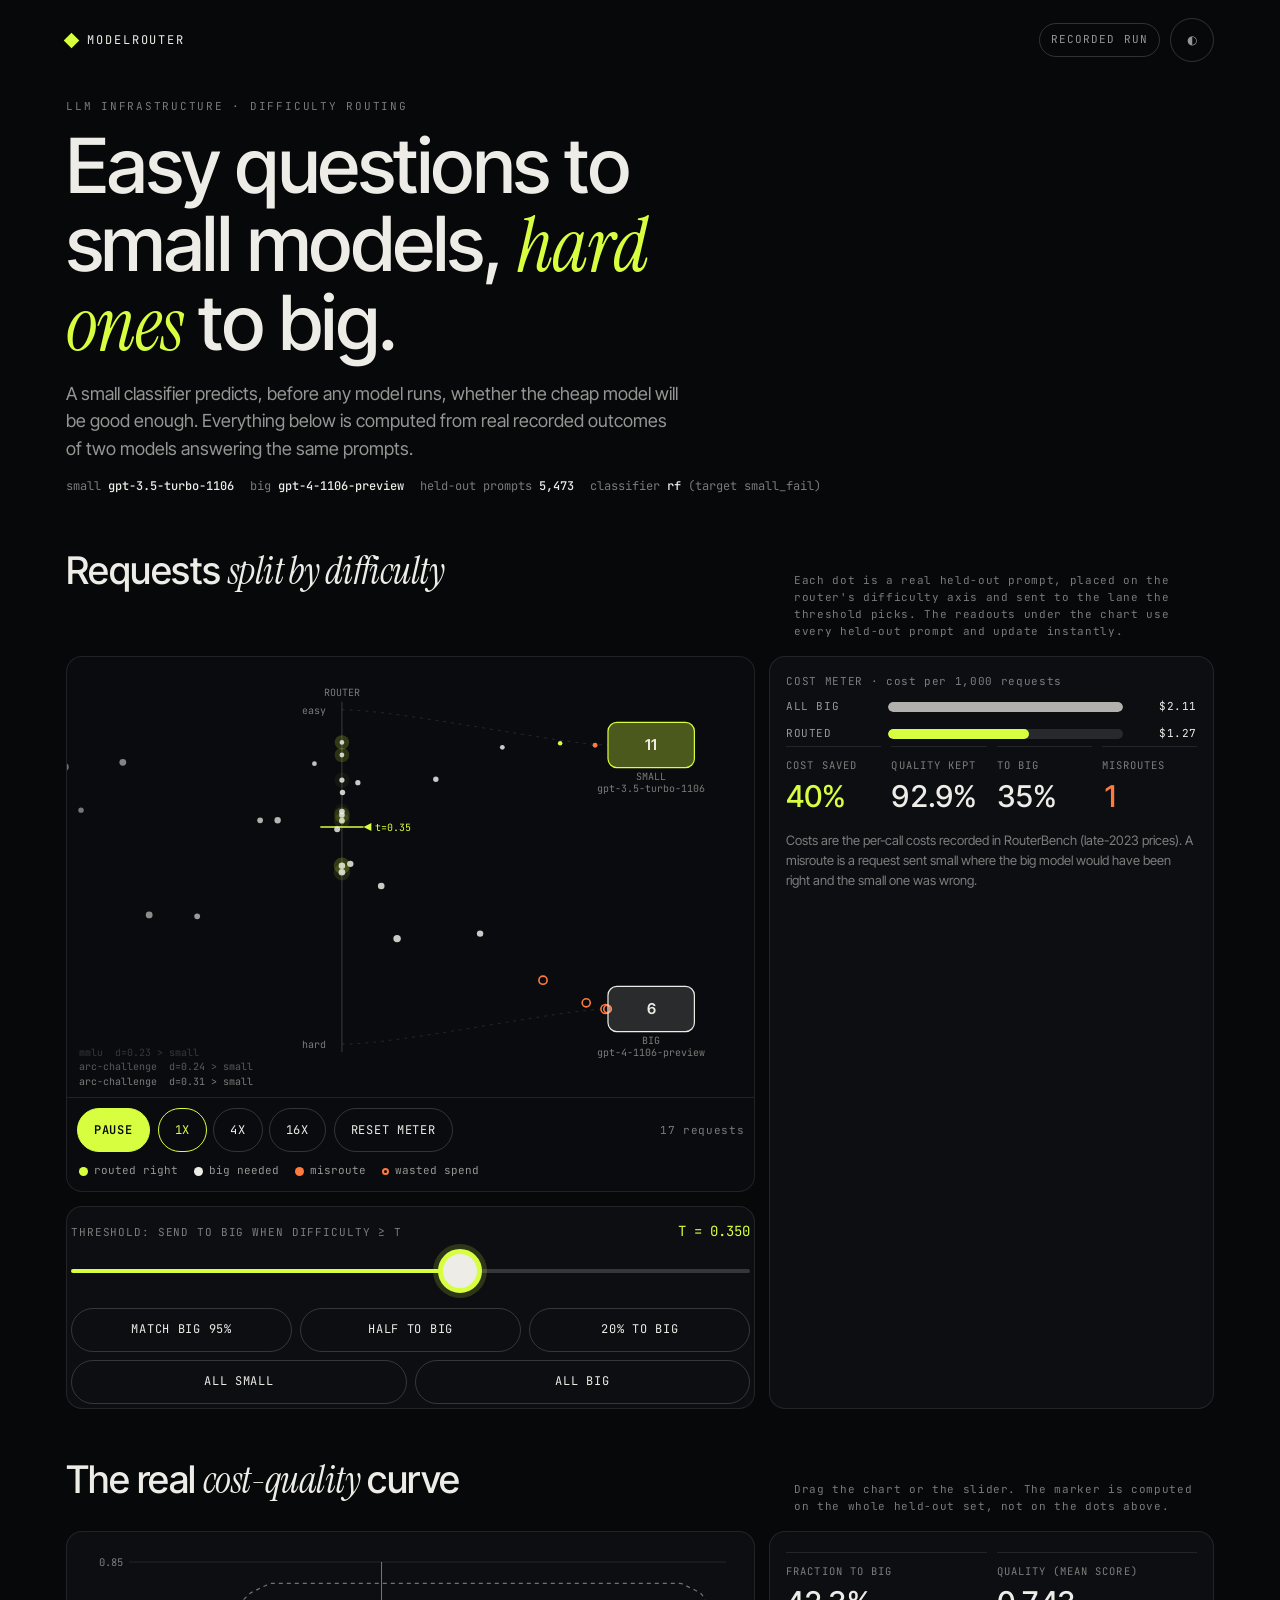
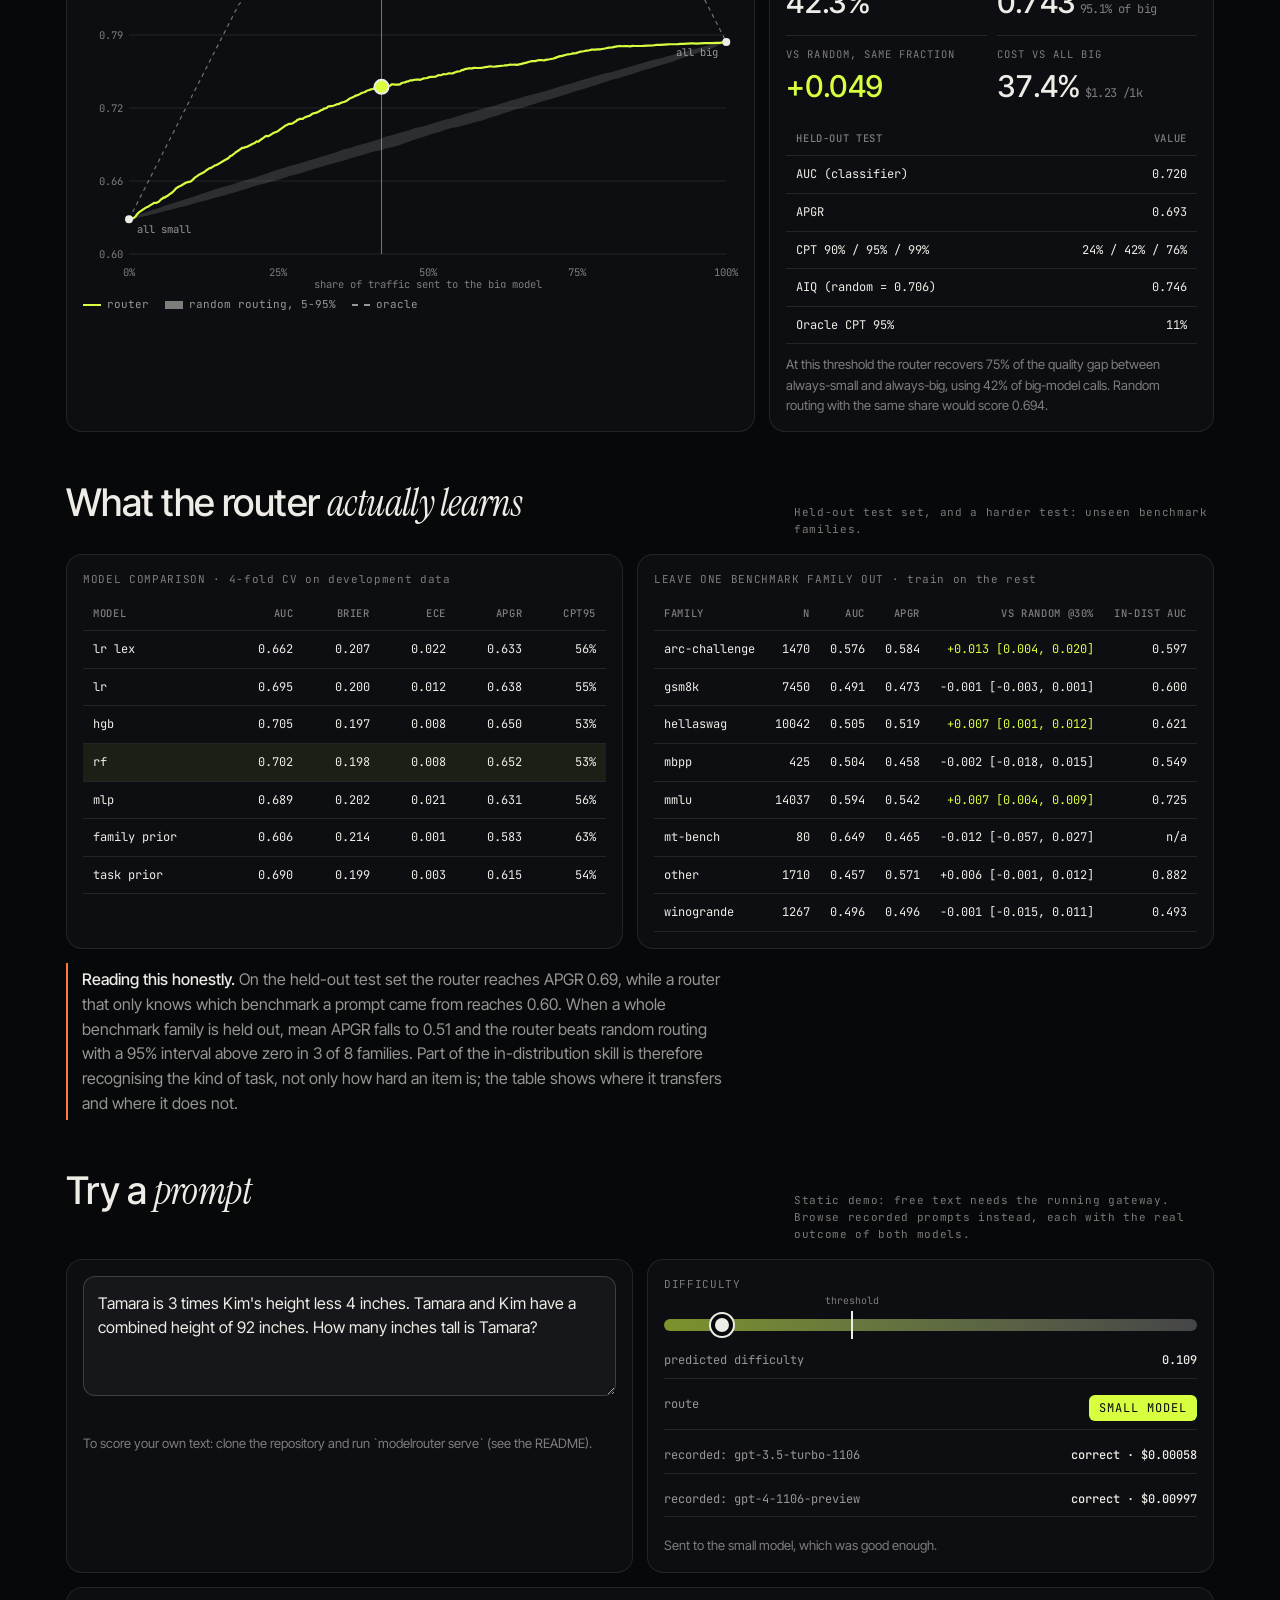
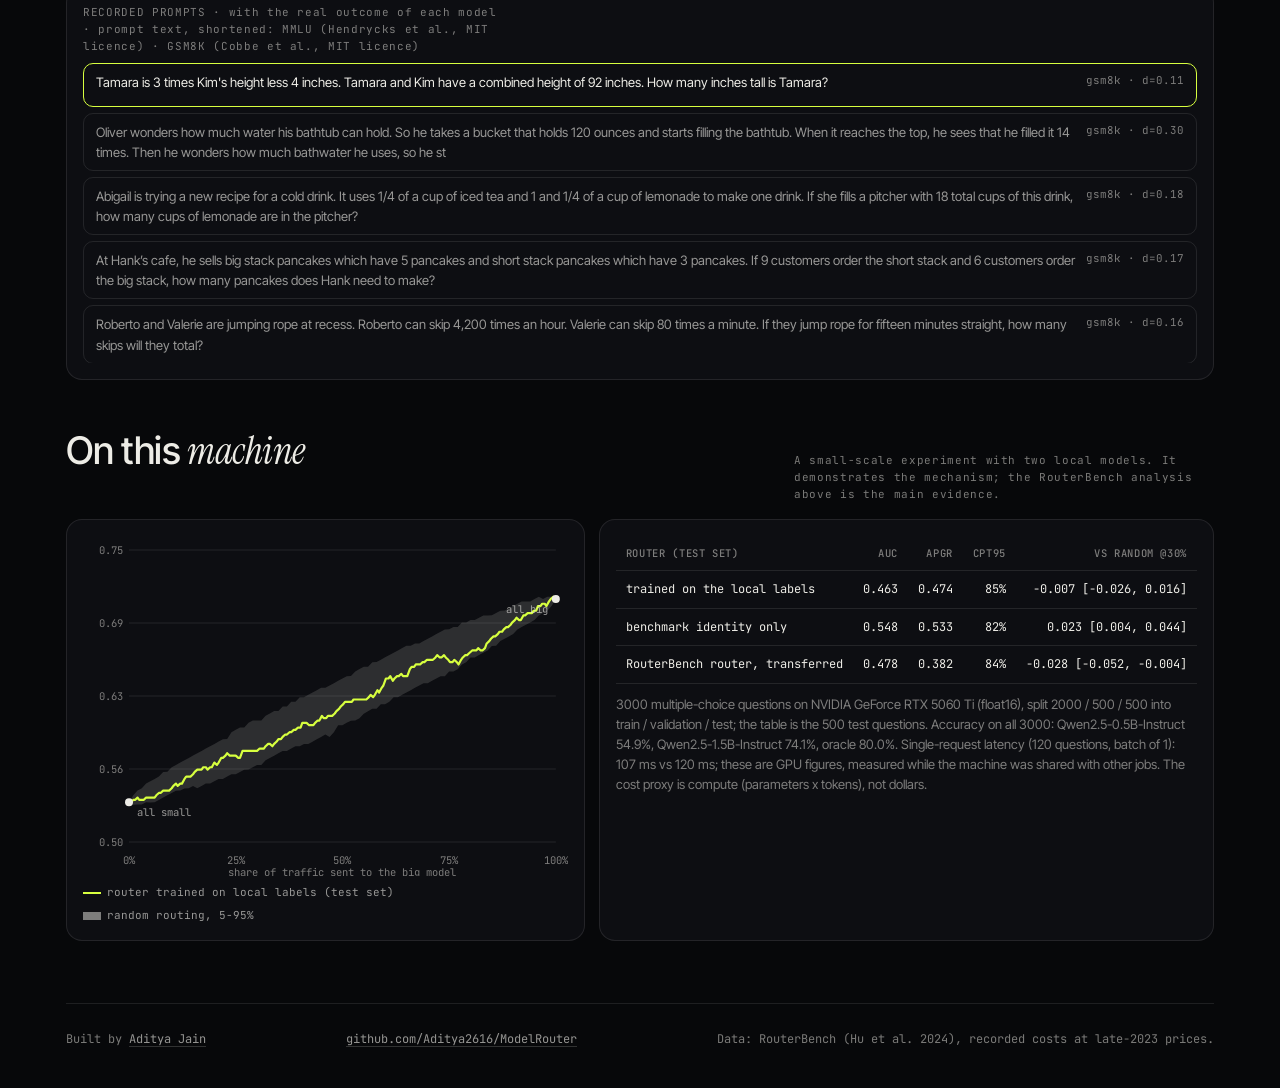
==== commit 1fb0ce5d: "Scale the live experiment to 3,000 questions with train/validation/test split, batched inference, la" ====
--- a/docs/index.html
+++ b/docs/index.html
@@ -154,7 +154,7 @@
     </div>
     <div class="grid2 even">
       <div class="panel"><div class="chart-wrap"><canvas id="live-curve" aria-label="Local experiment: quality versus fraction to the larger local model"></canvas></div>
-        <div class="legend"><span style="--c:var(--lime)">router (cross-validated)</span><span class="band" style="--c:var(--bone)">random routing, 5-95%</span></div></div>
+        <div class="legend"><span style="--c:var(--lime)">router trained on local labels (test set)</span><span class="band" style="--c:var(--bone)">random routing, 5-95%</span></div></div>
       <div class="panel"><div class="tablewrap"><table id="live-table"></table></div><p class="note" id="live-note"></p></div>
     </div>
   </section>
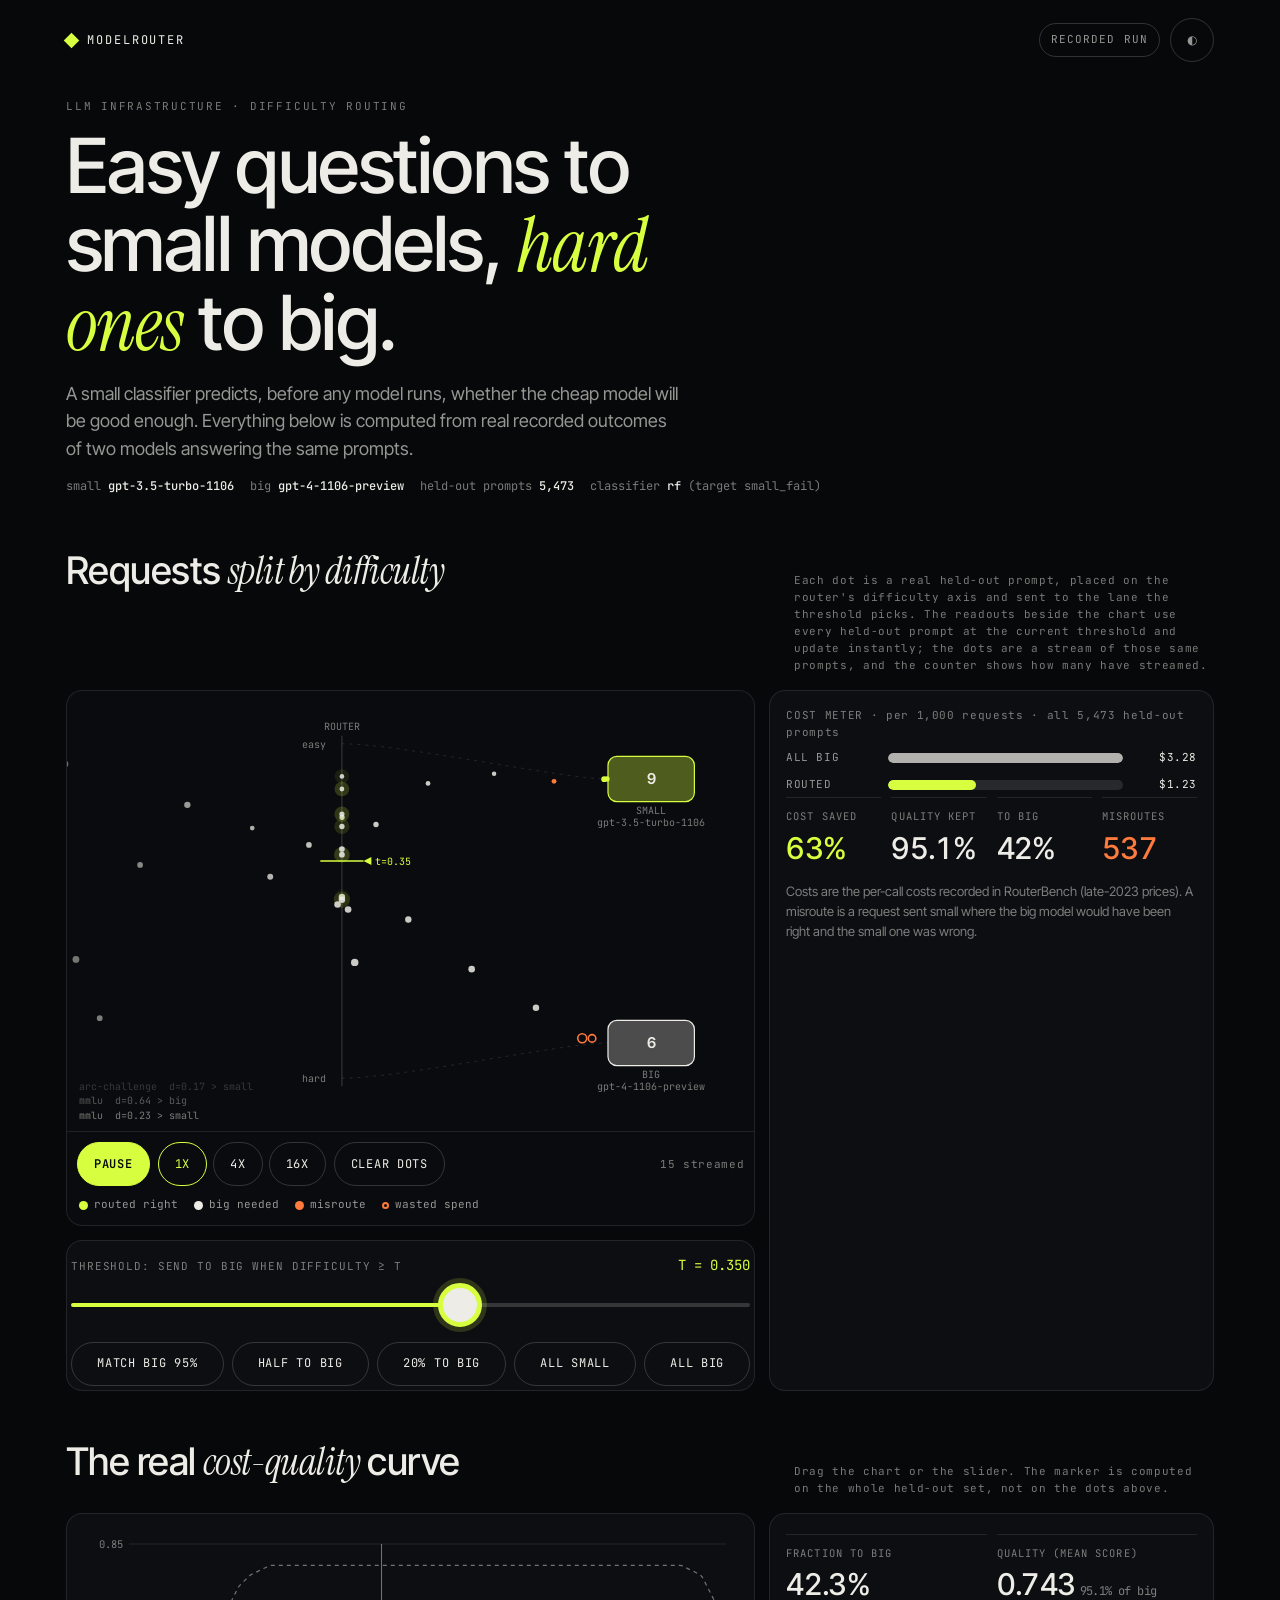
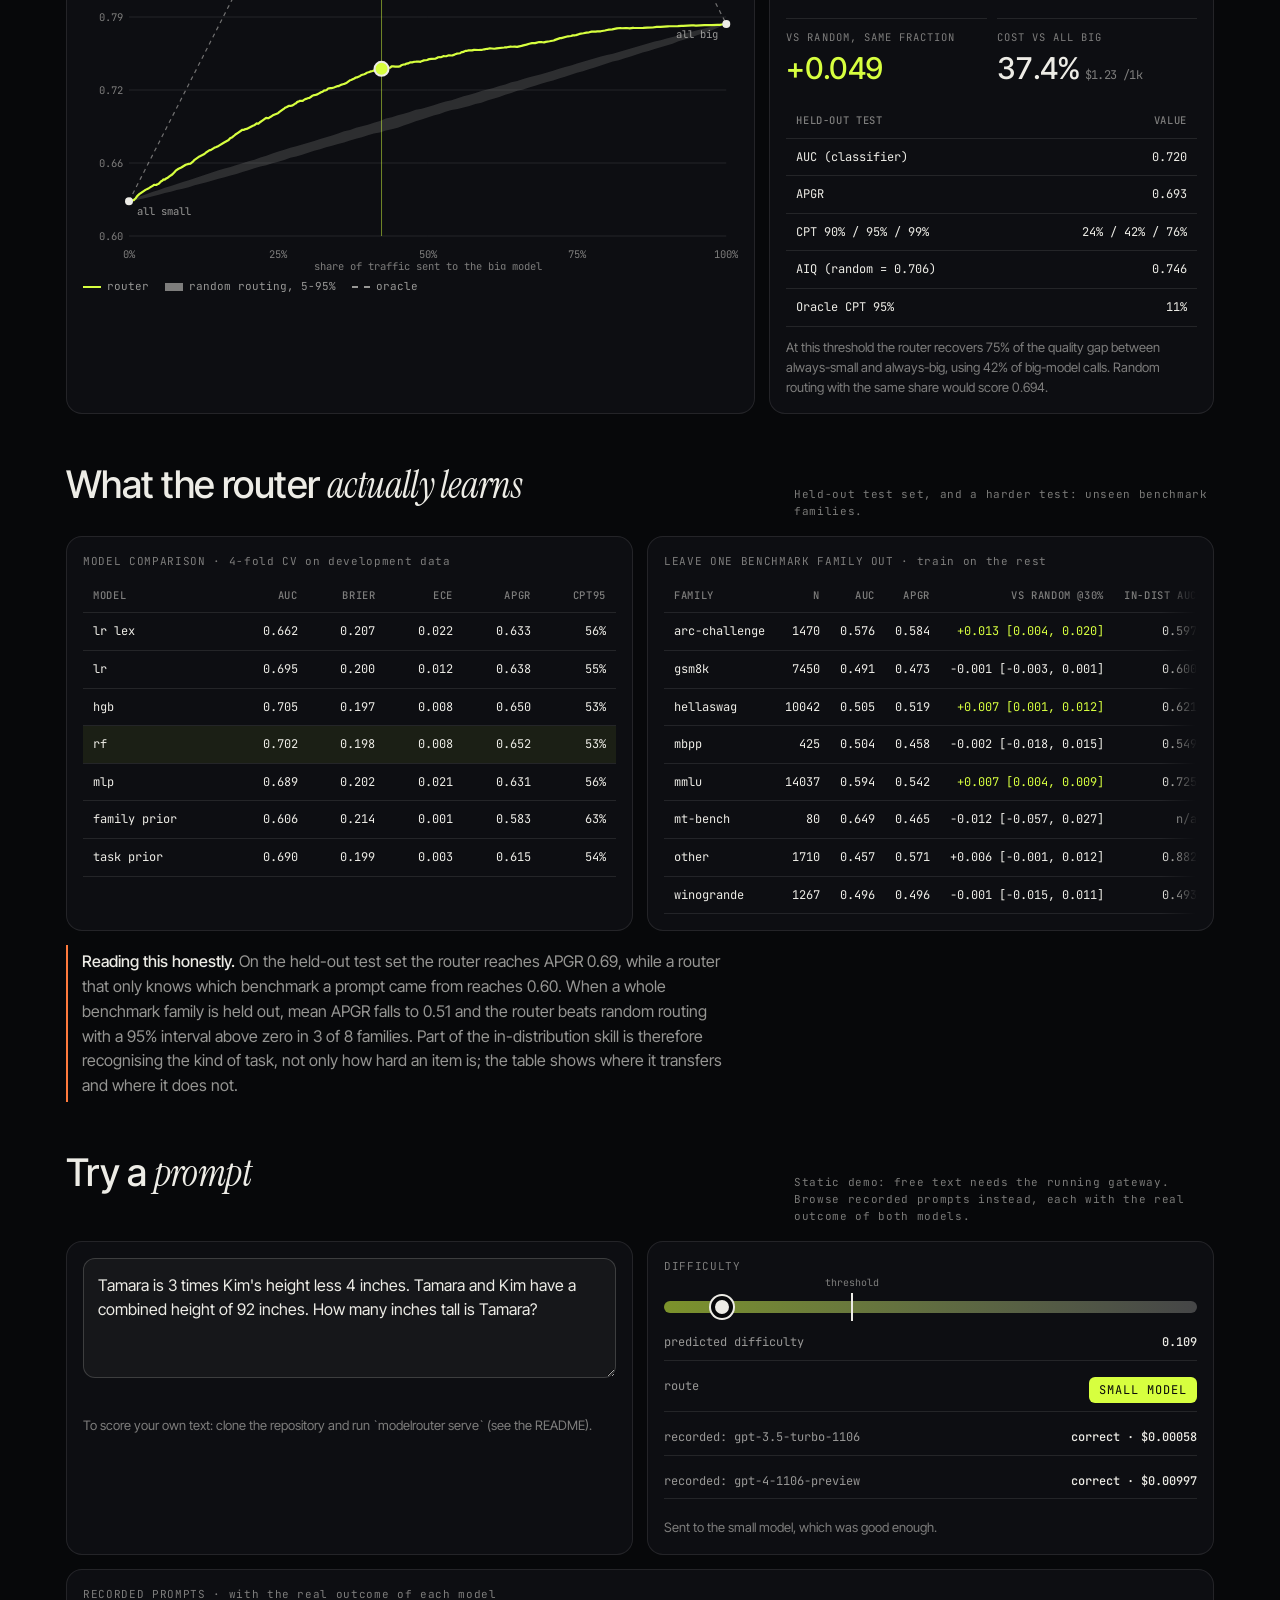
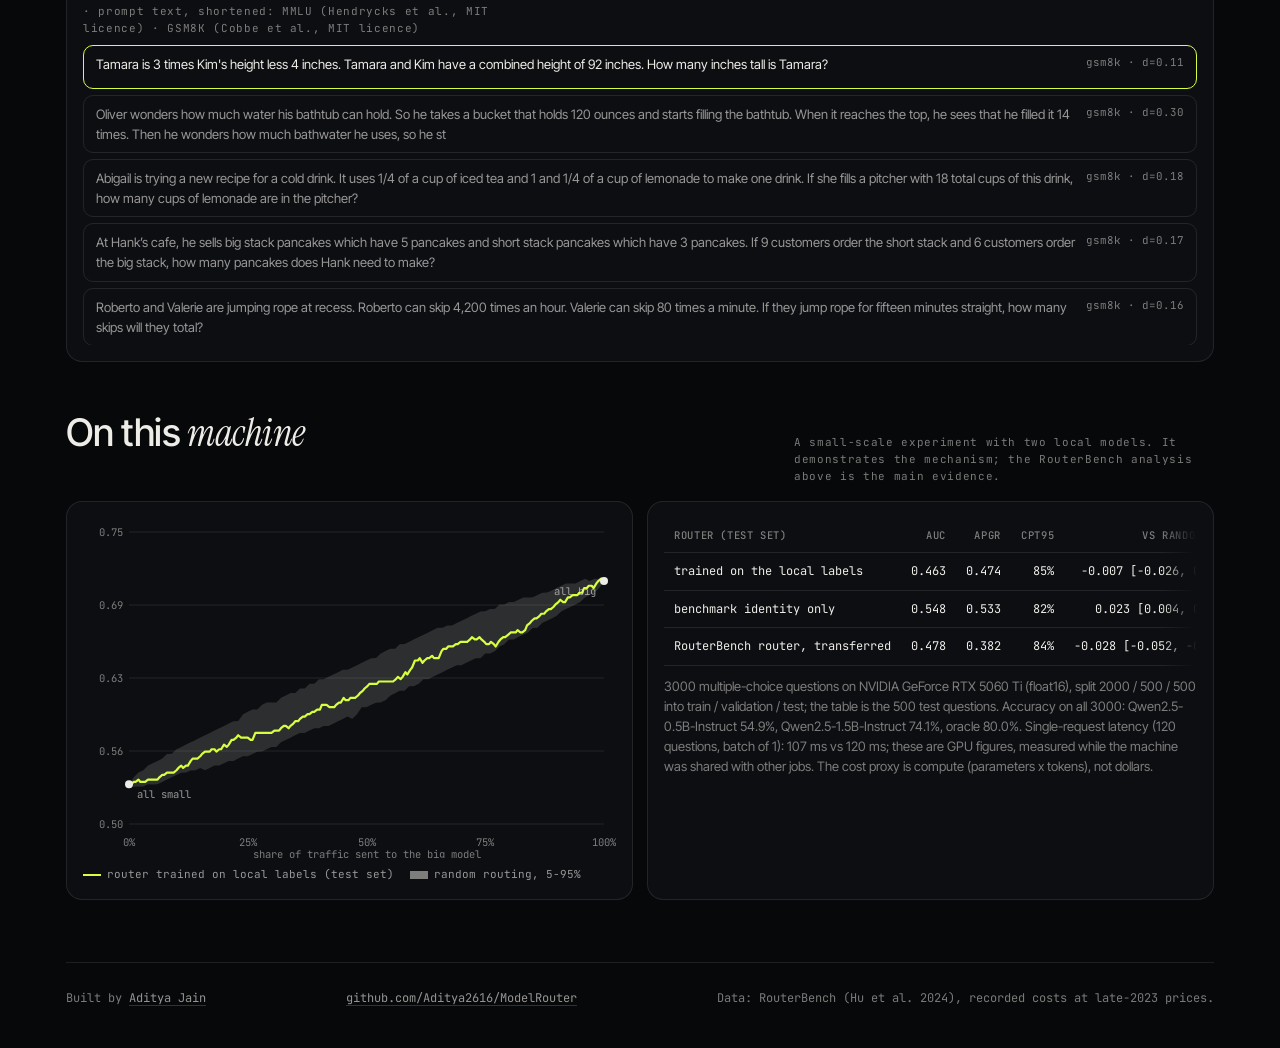
==== commit d8255fbc: "README: reorder sections, render model ids outside comment markers, reword the price table as an unv" ====
--- a/docs/index.html
+++ b/docs/index.html
@@ -32,7 +32,7 @@
   <section id="stream-sec">
     <div class="sec-head">
       <h2>Requests <em>split by difficulty</em></h2>
-      <div class="sec-note" id="stream-note">Each dot is a real held-out prompt, placed on the router's difficulty axis and sent to the lane the threshold picks. The readouts under the chart use every held-out prompt and update instantly.</div>
+      <div class="sec-note" id="stream-note">Each dot is a real held-out prompt, placed on the router's difficulty axis and sent to the lane the threshold picks. The readouts beside the chart use every held-out prompt at the current threshold and update instantly; the dots are a stream of those same prompts, and the counter shows how many have streamed.</div>
     </div>
     <div class="grid2">
       <div>
@@ -41,7 +41,7 @@
           <div class="stage-bar">
             <button class="btn primary" id="play-btn" aria-pressed="true">Pause</button>
             <span class="seg" role="group" aria-label="Stream speed"><button class="btn" data-speed="1" aria-pressed="true">1x</button><button class="btn" data-speed="4" aria-pressed="false">4x</button><button class="btn" data-speed="16" aria-pressed="false">16x</button></span>
-            <button class="btn" id="reset-btn">Reset meter</button>
+            <button class="btn" id="reset-btn">Clear dots</button>
             <span class="spacer"></span>
             <span class="mono sec-note" id="stream-count"></span>
           </div>
@@ -66,7 +66,7 @@
       </div>
       <div class="panel">
         <div class="meter" aria-live="polite">
-          <div class="sec-note" style="margin-bottom:-2px">COST METER · cost per 1,000 requests</div>
+          <div class="sec-note" style="margin-bottom:-2px" id="meter-title">COST METER · per 1,000 requests</div>
           <div class="bar-row"><span>All big</span><div class="bar ref"><i id="bar-big"></i></div><span class="bar-val" id="val-big">$0</span></div>
           <div class="bar-row"><span>Routed</span><div class="bar"><i id="bar-routed"></i></div><span class="bar-val" id="val-routed">$0</span></div>
         </div>
--- a/docs/style.css
+++ b/docs/style.css
@@ -1,156 +1,157 @@
-/* ModelRouter UI. Tokens follow the portfolio: void, bone, lime (one accent), ember (warnings only). */
-:root {
-  --void: #07080a;
-  --panel: #0d0e12;
-  --bone: #edece6;
-  --mute: rgba(237, 236, 230, .62);
-  --dim: rgba(237, 236, 230, .5);
-  --line: rgba(237, 236, 230, .1);
-  --line-2: rgba(237, 236, 230, .18);
-  --lime: #d7ff3f;
-  --ember: #ff7a3d;
-  --on-lime: #07080a;
-  --sans: "Inter Tight", system-ui, -apple-system, "Segoe UI", sans-serif;
-  --serif: "Instrument Serif", Georgia, serif;
-  --mono: "JetBrains Mono", ui-monospace, Consolas, monospace;
-  --ease: cubic-bezier(.19, 1, .22, 1);
-  --glass: rgba(18, 19, 25, .62);
-  --canvas-bg: #0a0b0e;
-  --gutter: 16px;
-  color-scheme: dark;
-}
-:root[data-theme="light"] {
-  --void: #f4f3ee; --panel: #fbfaf6; --bone: #14151a; --mute: rgba(20, 21, 26, .68); --dim: rgba(20, 21, 26, .55);
-  --line: rgba(20, 21, 26, .12); --line-2: rgba(20, 21, 26, .22); --lime: #6a8a00; --ember: #c2410c; --on-lime: #f4f3ee;
-  --glass: rgba(255, 255, 255, .7); --canvas-bg: #efeee8; color-scheme: light;
-}
-*, *::before, *::after { box-sizing: border-box; margin: 0; padding: 0; }
-html { -webkit-text-size-adjust: 100%; text-size-adjust: 100%; background: var(--void); scroll-behavior: smooth; }
-body { background: var(--void); color: var(--bone); font-family: var(--sans); font-size: 16px; line-height: 1.55;
-  -webkit-font-smoothing: antialiased; overflow-x: hidden; }
-a { color: inherit; } button { font: inherit; color: inherit; background: none; border: 0; cursor: pointer; -webkit-tap-highlight-color: transparent; }
-:focus-visible { outline: 2px solid var(--lime); outline-offset: 3px; border-radius: 4px; }
-.mono { font-family: var(--mono); } .serif { font-family: var(--serif); font-style: italic; font-weight: 400; }
-.wrap { max-width: 1180px; margin: 0 auto; padding: 0 var(--gutter); }
-
-/* header */
-header.top { display: flex; align-items: center; justify-content: space-between; gap: 12px; padding: 18px 0 8px; }
-.brand { font-family: var(--mono); font-size: 12px; letter-spacing: .16em; text-transform: uppercase; display: flex; align-items: center; gap: 10px; }
-.brand i { width: 11px; height: 11px; background: var(--lime); transform: rotate(45deg); display: inline-block; }
-.top-right { display: flex; align-items: center; gap: 10px; }
-.badge { font-family: var(--mono); font-size: 11px; letter-spacing: .1em; text-transform: uppercase; padding: 7px 11px; border: 1px solid var(--line-2); border-radius: 999px; color: var(--mute); white-space: nowrap; }
-.badge.live { color: var(--lime); border-color: color-mix(in srgb, var(--lime) 55%, transparent); }
-.icon-btn { width: 44px; height: 44px; border: 1px solid var(--line-2); border-radius: 50%; display: grid; place-items: center; color: var(--mute); font-family: var(--mono); font-size: 12px; }
-
-/* hero */
-.hero { padding: 28px 0 10px; }
-.eyebrow { font-family: var(--mono); font-size: 11px; letter-spacing: .16em; text-transform: uppercase; color: var(--dim); }
-h1 { font-family: var(--sans); font-weight: 500; letter-spacing: -.02em; font-size: clamp(34px, 7.4vw, 76px); line-height: 1.02; margin: 12px 0 16px; max-width: 14ch; }
-h1 em { font-family: var(--serif); font-style: italic; font-weight: 400; color: var(--lime); letter-spacing: -.01em; }
-.lede { color: var(--mute); max-width: 62ch; font-size: clamp(15px, 2.1vw, 18px); }
-.pairline { margin-top: 14px; font-family: var(--mono); font-size: 12px; color: var(--dim); display: flex; flex-wrap: wrap; gap: 6px 16px; }
-.pairline b { color: var(--bone); font-weight: 500; }
-
-/* sections */
-section { padding: 44px 0 6px; }
-.sec-head { display: flex; align-items: baseline; justify-content: space-between; gap: 12px; flex-wrap: wrap; margin-bottom: 16px; }
-h2 { font-weight: 500; letter-spacing: -.015em; font-size: clamp(24px, 4.4vw, 38px); line-height: 1.1; }
-h2 em { font-family: var(--serif); font-style: italic; font-weight: 400; }
-.sec-note { color: var(--dim); font-family: var(--mono); font-size: 11px; letter-spacing: .06em; max-width: 60ch; }
-.panel { background: var(--glass); border: 1px solid var(--line); border-radius: 16px; padding: 16px; }
-.grid2 { display: grid; gap: 14px; grid-template-columns: 1fr; }
-@media (min-width: 900px) { .grid2 { grid-template-columns: 1.55fr 1fr; } .grid2.even { grid-template-columns: 1fr 1fr; } }
-
-/* stream */
-.stage { position: relative; border: 1px solid var(--line); border-radius: 16px; background: var(--canvas-bg); overflow: hidden; }
-.stage canvas { display: block; width: 100%; height: clamp(300px, 52vw, 440px); touch-action: pan-y; }
-.stage-bar { display: flex; flex-wrap: wrap; align-items: center; gap: 8px; padding: 10px; border-top: 1px solid var(--line); }
-.btn { min-height: 44px; min-width: 44px; padding: 0 16px; border: 1px solid var(--line-2); border-radius: 999px; font-family: var(--mono); font-size: 12px; letter-spacing: .06em; text-transform: uppercase; color: var(--bone); transition: background .2s var(--ease), border-color .2s var(--ease); }
-.btn:hover { border-color: var(--lime); }
-.btn.primary { background: var(--lime); color: var(--on-lime); border-color: var(--lime); font-weight: 600; }
-.btn[aria-pressed="true"] { border-color: var(--lime); color: var(--lime); }
-.btn.primary[aria-pressed="true"] { color: var(--on-lime); }
-.btn:disabled { opacity: .45; cursor: not-allowed; }
-.spacer { flex: 1; }
-
-/* meter */
-.meter { display: grid; gap: 10px; }
-.bar-row { display: grid; grid-template-columns: 92px 1fr auto; gap: 10px; align-items: center; font-family: var(--mono); font-size: 11px; letter-spacing: .05em; color: var(--mute); text-transform: uppercase; }
-.bar { height: 10px; background: color-mix(in srgb, var(--bone) 12%, transparent); border-radius: 6px; overflow: hidden; }
-.bar > i { display: block; height: 100%; width: 0; background: var(--lime); border-radius: 6px; transform-origin: left; transition: width .35s var(--ease); }
-.bar.ref > i { background: color-mix(in srgb, var(--bone) 70%, transparent); }
-.bar-val { color: var(--bone); min-width: 64px; text-align: right; }
-.stats { display: grid; grid-template-columns: repeat(2, 1fr); gap: 10px; margin-top: 4px; }
-@media (min-width: 560px) { .stats { grid-template-columns: repeat(4, 1fr); } }
-.stat { border-top: 1px solid var(--line); padding-top: 10px; }
-.stat .k { font-family: var(--mono); font-size: 10.5px; letter-spacing: .1em; text-transform: uppercase; color: var(--dim); }
-.stat .v { font-size: clamp(22px, 5vw, 30px); font-weight: 500; letter-spacing: -.02em; font-variant-numeric: tabular-nums; }
-.stat .v small { font-family: var(--mono); font-size: 12px; color: var(--dim); font-weight: 400; margin-left: 4px; }
-.stat .v.lime { color: var(--lime); }
-.stat .v.ember { color: var(--ember); }
-
-/* slider */
-.slider-box { padding: 14px 4px 4px; }
-.slider-label { display: flex; justify-content: space-between; align-items: baseline; gap: 10px; font-family: var(--mono); font-size: 11px; letter-spacing: .08em; text-transform: uppercase; color: var(--dim); margin-bottom: 4px; }
-.slider-label output { color: var(--lime); font-size: 14px; letter-spacing: 0; }
-input[type=range] { -webkit-appearance: none; appearance: none; width: 100%; height: 48px; background: transparent; touch-action: pan-y; cursor: pointer; }
-input[type=range]::-webkit-slider-runnable-track { height: 4px; background: linear-gradient(90deg, var(--lime) var(--fill, 50%), var(--line-2) var(--fill, 50%)); border-radius: 4px; }
-input[type=range]::-moz-range-track { height: 4px; background: var(--line-2); border-radius: 4px; }
-input[type=range]::-moz-range-progress { height: 4px; background: var(--lime); border-radius: 4px; }
-input[type=range]::-webkit-slider-thumb { -webkit-appearance: none; width: 44px; height: 44px; margin-top: -20px; border-radius: 50%; background: var(--bone); border: 5px solid var(--lime); box-shadow: 0 0 0 5px color-mix(in srgb, var(--lime) 16%, transparent); }
-input[type=range]::-moz-range-thumb { width: 34px; height: 34px; border-radius: 50%; background: var(--bone); border: 5px solid var(--lime); }
-.presets { display: flex; flex-wrap: wrap; gap: 8px; margin-top: 6px; }
-.presets .btn { flex: 1 1 calc(33% - 8px); padding: 0 10px; white-space: nowrap; }
-.chart-wrap { position: relative; }
-.chart-wrap canvas { display: block; width: 100%; height: clamp(240px, 46vw, 340px); touch-action: pan-y; cursor: ew-resize; }
-.legend { display: flex; flex-wrap: wrap; gap: 6px 16px; font-family: var(--mono); font-size: 11px; color: var(--mute); margin-top: 8px; }
-.legend span::before { content: ""; display: inline-block; width: 18px; height: 0; border-top: 2px solid var(--c, var(--bone)); margin-right: 6px; vertical-align: middle; }
-.legend .dash::before { border-top-style: dashed; }
-.legend .dot::before { width: 9px; height: 9px; border: 0; border-radius: 50%; background: var(--c); }
-.legend .ring::before { width: 7px; height: 7px; border: 2px solid var(--c); border-radius: 50%; background: transparent; }
-.legend .band::before { height: 8px; border: 0; background: var(--c); opacity: .5; }
-
-/* tables */
-.tablewrap { overflow-x: auto; -webkit-overflow-scrolling: touch; overscroll-behavior-x: contain; }
-.tablewrap.fade-r { -webkit-mask-image: linear-gradient(90deg, #000 calc(100% - 36px), transparent); mask-image: linear-gradient(90deg, #000 calc(100% - 36px), transparent); }
-.tablewrap.fade-l { -webkit-mask-image: linear-gradient(270deg, #000 calc(100% - 36px), transparent); mask-image: linear-gradient(270deg, #000 calc(100% - 36px), transparent); }
-.tablewrap.fade-l.fade-r { -webkit-mask-image: linear-gradient(90deg, transparent, #000 36px, #000 calc(100% - 36px), transparent); mask-image: linear-gradient(90deg, transparent, #000 36px, #000 calc(100% - 36px), transparent); }
-table { border-collapse: collapse; width: 100%; font-family: var(--mono); font-size: 12px; }
-th, td { text-align: right; padding: 9px 10px; border-bottom: 1px solid var(--line); white-space: nowrap; }
-th:first-child, td:first-child { text-align: left; }
-th { color: var(--dim); font-weight: 500; letter-spacing: .06em; text-transform: uppercase; font-size: 10.5px; }
-td.good { color: var(--lime); } td.bad { color: var(--ember); }
-tr.sel td { color: var(--bone); background: color-mix(in srgb, var(--lime) 7%, transparent); }
-.finding { border-left: 2px solid var(--ember); padding: 4px 0 4px 14px; color: var(--mute); max-width: 74ch; margin: 14px 0 0; }
-.finding b { color: var(--bone); font-weight: 500; }
-
-/* playground */
-textarea { width: 100%; min-height: 120px; resize: vertical; background: color-mix(in srgb, var(--bone) 4%, transparent); color: var(--bone); border: 1px solid var(--line-2); border-radius: 12px; padding: 14px; font: 16px/1.5 var(--sans); }
-textarea:focus { outline: none; border-color: var(--lime); }
-.chips { display: flex; flex-wrap: wrap; gap: 8px; margin: 10px 0; }
-.chip { min-height: 44px; padding: 8px 14px; border: 1px solid var(--line-2); border-radius: 999px; font-size: 14px; color: var(--mute); text-align: left; }
-.chip:hover { border-color: var(--lime); color: var(--bone); }
-.gauge { position: relative; height: 12px; border-radius: 8px; background: linear-gradient(90deg, color-mix(in srgb, var(--lime) 55%, transparent), color-mix(in srgb, var(--bone) 25%, transparent)); margin: 26px 0 8px; }
-.gauge .thr { position: absolute; top: -8px; bottom: -8px; width: 2px; background: var(--bone); }
-.gauge .thr::after { content: "threshold"; position: absolute; top: -17px; left: 50%; transform: translateX(-50%); font: 10px var(--mono); color: var(--dim); }
-.gauge .dot { position: absolute; top: 50%; width: 22px; height: 22px; margin: -11px 0 0 -11px; border-radius: 50%; background: var(--bone); border: 4px solid var(--void); box-shadow: 0 0 0 2px var(--bone); transition: left .6s var(--ease); left: 0; }
-.route-out { display: grid; gap: 8px; margin-top: 12px; }
-.route-line { display: flex; justify-content: space-between; gap: 12px; flex-wrap: wrap; font-family: var(--mono); font-size: 12px; color: var(--mute); border-bottom: 1px solid var(--line); padding: 8px 0; }
-.route-line b { color: var(--bone); font-weight: 500; }
-.tier-tag { display: inline-block; padding: 4px 10px; border-radius: 6px; font-family: var(--mono); font-size: 12px; letter-spacing: .08em; text-transform: uppercase; }
-.tier-tag.small { background: var(--lime); color: var(--on-lime); } .tier-tag.big { background: var(--bone); color: var(--void); }
-.answer { white-space: pre-wrap; background: color-mix(in srgb, var(--bone) 5%, transparent); border-radius: 10px; padding: 12px; font-size: 14px; margin-top: 8px; }
-.note { color: var(--dim); font-size: 13px; margin-top: 10px; }
-.note.ember { color: var(--ember); }
-.item-list { max-height: 300px; overflow: auto; display: grid; gap: 6px; }
-.item { display: grid; grid-template-columns: 1fr auto; gap: 10px; text-align: left; min-height: 44px; padding: 8px 12px; border: 1px solid var(--line); border-radius: 10px; font-size: 13px; color: var(--mute); }
-.item small { font-family: var(--mono); color: var(--dim); }
-.item:hover, .item[aria-pressed="true"] { border-color: var(--lime); color: var(--bone); }
-
-footer { margin-top: 56px; padding: 26px 0 40px; border-top: 1px solid var(--line); font-family: var(--mono); font-size: 12px; color: var(--dim); display: flex; flex-wrap: wrap; gap: 8px 22px; justify-content: space-between; }
-footer a { color: var(--mute); text-decoration: underline; text-decoration-color: var(--line-2); text-underline-offset: 3px; }
-.sr { position: absolute; width: 1px; height: 1px; overflow: hidden; clip: rect(0 0 0 0); }
-@media (prefers-reduced-motion: reduce) { * { transition: none !important; scroll-behavior: auto !important; } }
+/* ModelRouter UI. Tokens follow the portfolio: void, bone, lime (one accent), ember (warnings only). */
+:root {
+  --void: #07080a;
+  --panel: #0d0e12;
+  --bone: #edece6;
+  --mute: rgba(237, 236, 230, .62);
+  --dim: rgba(237, 236, 230, .5);
+  --line: rgba(237, 236, 230, .1);
+  --line-2: rgba(237, 236, 230, .18);
+  --lime: #d7ff3f;
+  --ember: #ff7a3d;
+  --on-lime: #07080a;
+  --sans: "Inter Tight", system-ui, -apple-system, "Segoe UI", sans-serif;
+  --serif: "Instrument Serif", Georgia, serif;
+  --mono: "JetBrains Mono", ui-monospace, Consolas, monospace;
+  --ease: cubic-bezier(.19, 1, .22, 1);
+  --glass: rgba(18, 19, 25, .62);
+  --canvas-bg: #0a0b0e;
+  --gutter: 16px;
+  color-scheme: dark;
+}
+:root[data-theme="light"] {
+  --void: #f4f3ee; --panel: #fbfaf6; --bone: #14151a; --mute: rgba(20, 21, 26, .68); --dim: rgba(20, 21, 26, .55);
+  --line: rgba(20, 21, 26, .12); --line-2: rgba(20, 21, 26, .22); --lime: #6a8a00; --ember: #c2410c; --on-lime: #f4f3ee;
+  --glass: rgba(255, 255, 255, .7); --canvas-bg: #efeee8; color-scheme: light;
+}
+*, *::before, *::after { box-sizing: border-box; margin: 0; padding: 0; }
+html { -webkit-text-size-adjust: 100%; text-size-adjust: 100%; background: var(--void); scroll-behavior: smooth; }
+body { background: var(--void); color: var(--bone); font-family: var(--sans); font-size: 16px; line-height: 1.55;
+  -webkit-font-smoothing: antialiased; overflow-x: hidden; }
+a { color: inherit; } button { font: inherit; color: inherit; background: none; border: 0; cursor: pointer; -webkit-tap-highlight-color: transparent; }
+:focus-visible { outline: 2px solid var(--lime); outline-offset: 3px; border-radius: 4px; }
+.mono { font-family: var(--mono); } .serif { font-family: var(--serif); font-style: italic; font-weight: 400; }
+.wrap { max-width: 1180px; margin: 0 auto; padding: 0 var(--gutter); }
+
+/* header */
+header.top { display: flex; align-items: center; justify-content: space-between; gap: 12px; padding: 18px 0 8px; }
+.brand { font-family: var(--mono); font-size: 12px; letter-spacing: .16em; text-transform: uppercase; display: flex; align-items: center; gap: 10px; }
+.brand i { width: 11px; height: 11px; background: var(--lime); transform: rotate(45deg); display: inline-block; }
+.top-right { display: flex; align-items: center; gap: 10px; }
+.badge { font-family: var(--mono); font-size: 11px; letter-spacing: .1em; text-transform: uppercase; padding: 7px 11px; border: 1px solid var(--line-2); border-radius: 999px; color: var(--mute); white-space: nowrap; }
+.badge.live { color: var(--lime); border-color: color-mix(in srgb, var(--lime) 55%, transparent); }
+.icon-btn { width: 44px; height: 44px; border: 1px solid var(--line-2); border-radius: 50%; display: grid; place-items: center; color: var(--mute); font-family: var(--mono); font-size: 12px; }
+
+/* hero */
+.hero { padding: 28px 0 10px; }
+.eyebrow { font-family: var(--mono); font-size: 11px; letter-spacing: .16em; text-transform: uppercase; color: var(--dim); }
+h1 { font-family: var(--sans); font-weight: 500; letter-spacing: -.02em; font-size: clamp(34px, 7.4vw, 76px); line-height: 1.02; margin: 12px 0 16px; max-width: 14ch; }
+h1 em { font-family: var(--serif); font-style: italic; font-weight: 400; color: var(--lime); letter-spacing: -.01em; }
+.lede { color: var(--mute); max-width: 62ch; font-size: clamp(15px, 2.1vw, 18px); }
+.pairline { margin-top: 14px; font-family: var(--mono); font-size: 12px; color: var(--dim); display: flex; flex-wrap: wrap; gap: 6px 16px; }
+.pairline b { color: var(--bone); font-weight: 500; }
+
+/* sections */
+section { padding: 44px 0 6px; }
+.sec-head { display: flex; align-items: baseline; justify-content: space-between; gap: 12px; flex-wrap: wrap; margin-bottom: 16px; }
+h2 { font-weight: 500; letter-spacing: -.015em; font-size: clamp(24px, 4.4vw, 38px); line-height: 1.1; }
+h2 em { font-family: var(--serif); font-style: italic; font-weight: 400; }
+.sec-note { color: var(--dim); font-family: var(--mono); font-size: 11px; letter-spacing: .06em; max-width: 60ch; }
+.panel { background: var(--glass); border: 1px solid var(--line); border-radius: 16px; padding: 16px; }
+.grid2 { display: grid; gap: 14px; grid-template-columns: 1fr; }
+.grid2 > * { min-width: 0; }
+@media (min-width: 900px) { .grid2 { grid-template-columns: 1.55fr 1fr; } .grid2.even { grid-template-columns: 1fr 1fr; } }
+
+/* stream */
+.stage { position: relative; border: 1px solid var(--line); border-radius: 16px; background: var(--canvas-bg); overflow: hidden; }
+.stage canvas { display: block; width: 100%; height: clamp(300px, 52vw, 440px); touch-action: pan-y; }
+.stage-bar { display: flex; flex-wrap: wrap; align-items: center; gap: 8px; padding: 10px; border-top: 1px solid var(--line); }
+.btn { min-height: 44px; min-width: 44px; padding: 0 16px; border: 1px solid var(--line-2); border-radius: 999px; font-family: var(--mono); font-size: 12px; letter-spacing: .06em; text-transform: uppercase; color: var(--bone); transition: background .2s var(--ease), border-color .2s var(--ease); }
+.btn:hover { border-color: var(--lime); }
+.btn.primary { background: var(--lime); color: var(--on-lime); border-color: var(--lime); font-weight: 600; }
+.btn[aria-pressed="true"] { border-color: var(--lime); color: var(--lime); }
+.btn.primary[aria-pressed="true"] { color: var(--on-lime); }
+.btn:disabled { opacity: .45; cursor: not-allowed; }
+.spacer { flex: 1; }
+
+/* meter */
+.meter { display: grid; gap: 10px; }
+.bar-row { display: grid; grid-template-columns: 92px 1fr auto; gap: 10px; align-items: center; font-family: var(--mono); font-size: 11px; letter-spacing: .05em; color: var(--mute); text-transform: uppercase; }
+.bar { height: 10px; background: color-mix(in srgb, var(--bone) 12%, transparent); border-radius: 6px; overflow: hidden; }
+.bar > i { display: block; height: 100%; width: 0; background: var(--lime); border-radius: 6px; transform-origin: left; transition: width .35s var(--ease); }
+.bar.ref > i { background: color-mix(in srgb, var(--bone) 70%, transparent); }
+.bar-val { color: var(--bone); min-width: 64px; text-align: right; }
+.stats { display: grid; grid-template-columns: repeat(2, 1fr); gap: 10px; margin-top: 4px; }
+@media (min-width: 560px) { .stats { grid-template-columns: repeat(4, 1fr); } }
+.stat { border-top: 1px solid var(--line); padding-top: 10px; }
+.stat .k { font-family: var(--mono); font-size: 10.5px; letter-spacing: .1em; text-transform: uppercase; color: var(--dim); }
+.stat .v { font-size: clamp(22px, 5vw, 30px); font-weight: 500; letter-spacing: -.02em; font-variant-numeric: tabular-nums; }
+.stat .v small { font-family: var(--mono); font-size: 12px; color: var(--dim); font-weight: 400; margin-left: 4px; }
+.stat .v.lime { color: var(--lime); }
+.stat .v.ember { color: var(--ember); }
+
+/* slider */
+.slider-box { padding: 14px 4px 4px; }
+.slider-label { display: flex; justify-content: space-between; align-items: baseline; gap: 10px; font-family: var(--mono); font-size: 11px; letter-spacing: .08em; text-transform: uppercase; color: var(--dim); margin-bottom: 4px; }
+.slider-label output { color: var(--lime); font-size: 14px; letter-spacing: 0; }
+input[type=range] { -webkit-appearance: none; appearance: none; width: 100%; height: 48px; background: transparent; touch-action: pan-y; cursor: pointer; }
+input[type=range]::-webkit-slider-runnable-track { height: 4px; background: linear-gradient(90deg, var(--lime) var(--fill, 50%), var(--line-2) var(--fill, 50%)); border-radius: 4px; }
+input[type=range]::-moz-range-track { height: 4px; background: var(--line-2); border-radius: 4px; }
+input[type=range]::-moz-range-progress { height: 4px; background: var(--lime); border-radius: 4px; }
+input[type=range]::-webkit-slider-thumb { -webkit-appearance: none; width: 44px; height: 44px; margin-top: -20px; border-radius: 50%; background: var(--bone); border: 5px solid var(--lime); box-shadow: 0 0 0 5px color-mix(in srgb, var(--lime) 16%, transparent); }
+input[type=range]::-moz-range-thumb { width: 34px; height: 34px; border-radius: 50%; background: var(--bone); border: 5px solid var(--lime); }
+.presets { display: flex; flex-wrap: wrap; gap: 8px; margin-top: 6px; }
+.presets .btn { flex: 1 1 auto; padding: 0 14px; white-space: nowrap; }
+.chart-wrap { position: relative; }
+.chart-wrap canvas { display: block; width: 100%; height: clamp(240px, 46vw, 340px); touch-action: pan-y; cursor: ew-resize; }
+.legend { display: flex; flex-wrap: wrap; gap: 6px 16px; font-family: var(--mono); font-size: 11px; color: var(--mute); margin-top: 8px; }
+.legend span::before { content: ""; display: inline-block; width: 18px; height: 0; border-top: 2px solid var(--c, var(--bone)); margin-right: 6px; vertical-align: middle; }
+.legend .dash::before { border-top-style: dashed; }
+.legend .dot::before { width: 9px; height: 9px; border: 0; border-radius: 50%; background: var(--c); }
+.legend .ring::before { width: 7px; height: 7px; border: 2px solid var(--c); border-radius: 50%; background: transparent; }
+.legend .band::before { height: 8px; border: 0; background: var(--c); opacity: .5; }
+
+/* tables */
+.tablewrap { overflow-x: auto; -webkit-overflow-scrolling: touch; overscroll-behavior-x: contain; }
+.tablewrap.fade-r { -webkit-mask-image: linear-gradient(90deg, #000 calc(100% - 36px), transparent); mask-image: linear-gradient(90deg, #000 calc(100% - 36px), transparent); }
+.tablewrap.fade-l { -webkit-mask-image: linear-gradient(270deg, #000 calc(100% - 36px), transparent); mask-image: linear-gradient(270deg, #000 calc(100% - 36px), transparent); }
+.tablewrap.fade-l.fade-r { -webkit-mask-image: linear-gradient(90deg, transparent, #000 36px, #000 calc(100% - 36px), transparent); mask-image: linear-gradient(90deg, transparent, #000 36px, #000 calc(100% - 36px), transparent); }
+table { border-collapse: collapse; width: 100%; font-family: var(--mono); font-size: 12px; }
+th, td { text-align: right; padding: 9px 10px; border-bottom: 1px solid var(--line); white-space: nowrap; }
+th:first-child, td:first-child { text-align: left; }
+th { color: var(--dim); font-weight: 500; letter-spacing: .06em; text-transform: uppercase; font-size: 10.5px; }
+td.good { color: var(--lime); } td.bad { color: var(--ember); }
+tr.sel td { color: var(--bone); background: color-mix(in srgb, var(--lime) 7%, transparent); }
+.finding { border-left: 2px solid var(--ember); padding: 4px 0 4px 14px; color: var(--mute); max-width: 74ch; margin: 14px 0 0; }
+.finding b { color: var(--bone); font-weight: 500; }
+
+/* playground */
+textarea { width: 100%; min-height: 120px; resize: vertical; background: color-mix(in srgb, var(--bone) 4%, transparent); color: var(--bone); border: 1px solid var(--line-2); border-radius: 12px; padding: 14px; font: 16px/1.5 var(--sans); }
+textarea:focus { outline: none; border-color: var(--lime); }
+.chips { display: flex; flex-wrap: wrap; gap: 8px; margin: 10px 0; }
+.chip { min-height: 44px; padding: 8px 14px; border: 1px solid var(--line-2); border-radius: 999px; font-size: 14px; color: var(--mute); text-align: left; }
+.chip:hover { border-color: var(--lime); color: var(--bone); }
+.gauge { position: relative; height: 12px; border-radius: 8px; background: linear-gradient(90deg, color-mix(in srgb, var(--lime) 55%, transparent), color-mix(in srgb, var(--bone) 25%, transparent)); margin: 26px 0 8px; }
+.gauge .thr { position: absolute; top: -8px; bottom: -8px; width: 2px; background: var(--bone); }
+.gauge .thr::after { content: "threshold"; position: absolute; top: -17px; left: 50%; transform: translateX(-50%); font: 10px var(--mono); color: var(--dim); }
+.gauge .dot { position: absolute; top: 50%; width: 22px; height: 22px; margin: -11px 0 0 -11px; border-radius: 50%; background: var(--bone); border: 4px solid var(--void); box-shadow: 0 0 0 2px var(--bone); transition: left .6s var(--ease); left: 0; }
+.route-out { display: grid; gap: 8px; margin-top: 12px; }
+.route-line { display: flex; justify-content: space-between; gap: 12px; flex-wrap: wrap; font-family: var(--mono); font-size: 12px; color: var(--mute); border-bottom: 1px solid var(--line); padding: 8px 0; }
+.route-line b { color: var(--bone); font-weight: 500; }
+.tier-tag { display: inline-block; padding: 4px 10px; border-radius: 6px; font-family: var(--mono); font-size: 12px; letter-spacing: .08em; text-transform: uppercase; }
+.tier-tag.small { background: var(--lime); color: var(--on-lime); } .tier-tag.big { background: var(--bone); color: var(--void); }
+.answer { white-space: pre-wrap; background: color-mix(in srgb, var(--bone) 5%, transparent); border-radius: 10px; padding: 12px; font-size: 14px; margin-top: 8px; }
+.note { color: var(--dim); font-size: 13px; margin-top: 10px; }
+.note.ember { color: var(--ember); }
+.item-list { max-height: 300px; overflow: auto; display: grid; gap: 6px; }
+.item { display: grid; grid-template-columns: 1fr auto; gap: 10px; text-align: left; min-height: 44px; padding: 8px 12px; border: 1px solid var(--line); border-radius: 10px; font-size: 13px; color: var(--mute); }
+.item small { font-family: var(--mono); color: var(--dim); }
+.item:hover, .item[aria-pressed="true"] { border-color: var(--lime); color: var(--bone); }
+
+footer { margin-top: 56px; padding: 26px 0 40px; border-top: 1px solid var(--line); font-family: var(--mono); font-size: 12px; color: var(--dim); display: flex; flex-wrap: wrap; gap: 8px 22px; justify-content: space-between; }
+footer a { color: var(--mute); text-decoration: underline; text-decoration-color: var(--line-2); text-underline-offset: 3px; }
+.sr { position: absolute; width: 1px; height: 1px; overflow: hidden; clip: rect(0 0 0 0); }
+@media (prefers-reduced-motion: reduce) { * { transition: none !important; scroll-behavior: auto !important; } }
 
 /* stream controls and legend */
 .seg { display: inline-flex; gap: 6px; }
